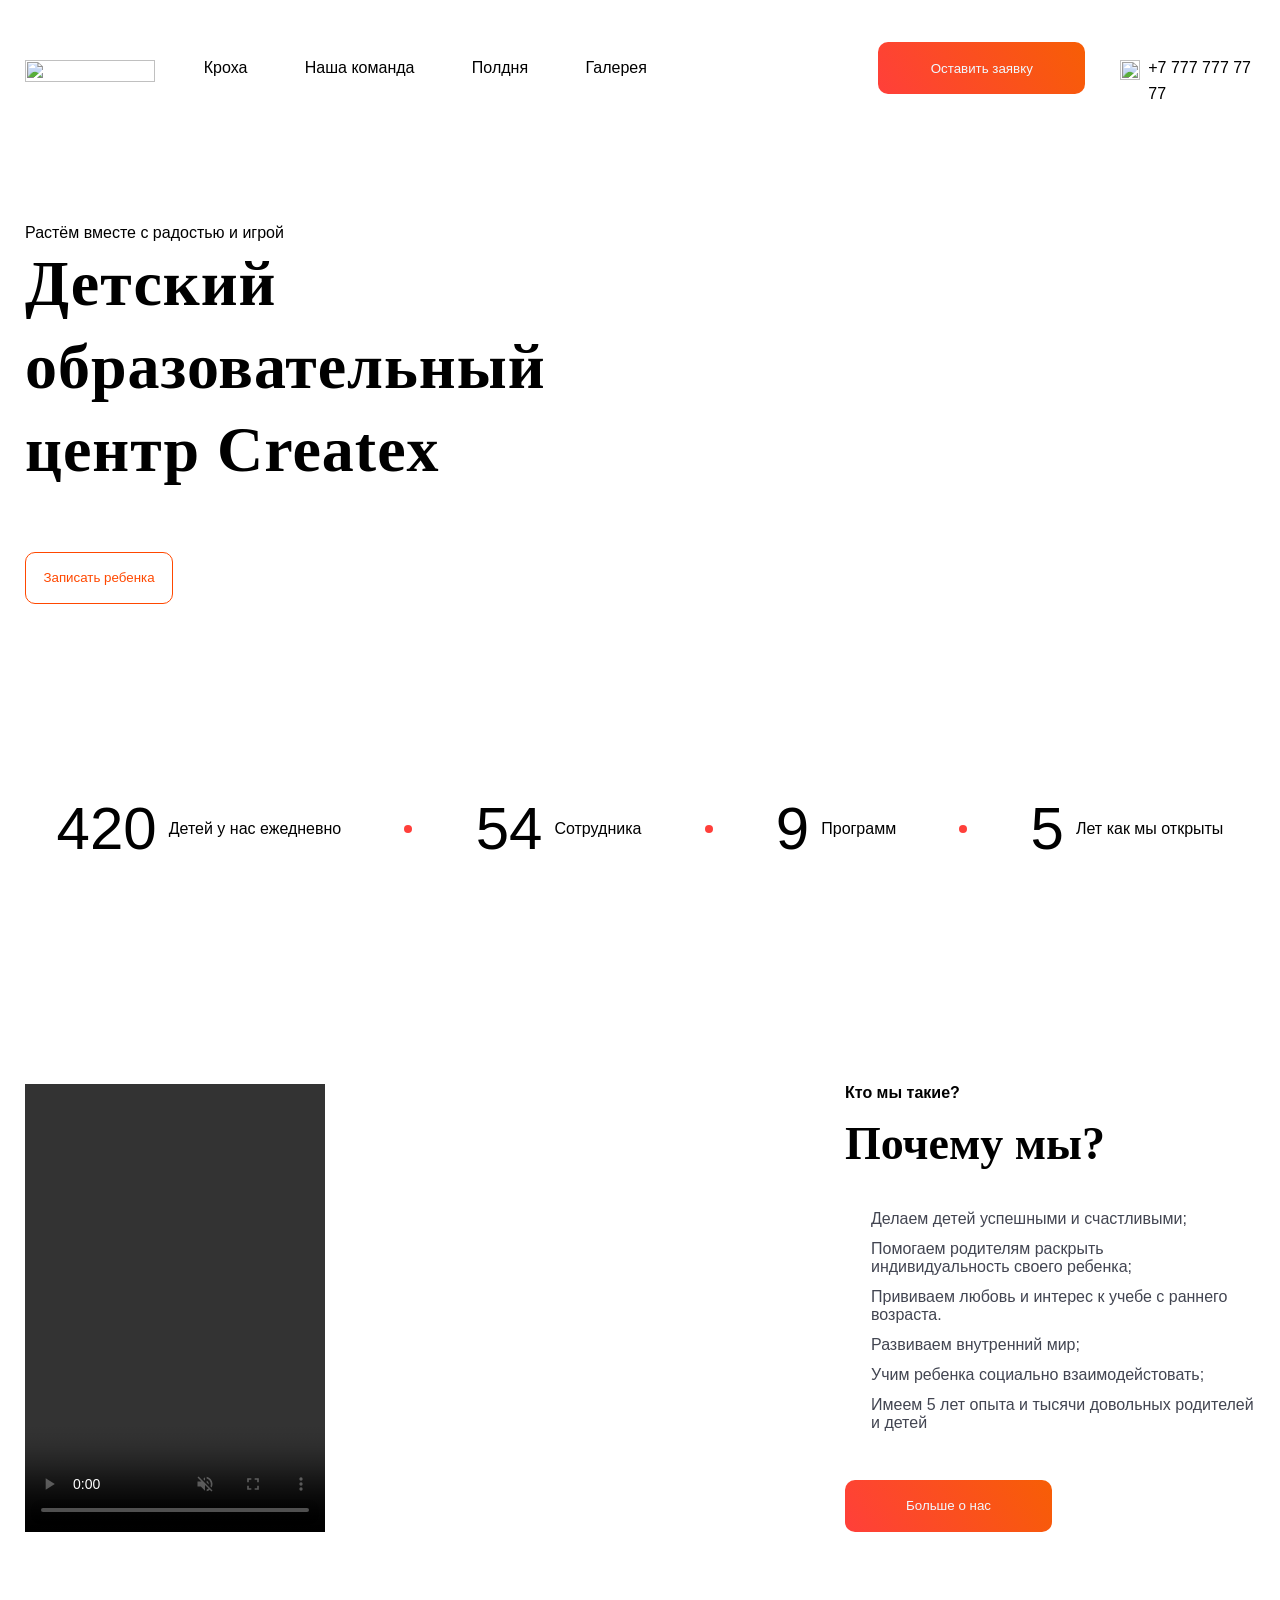
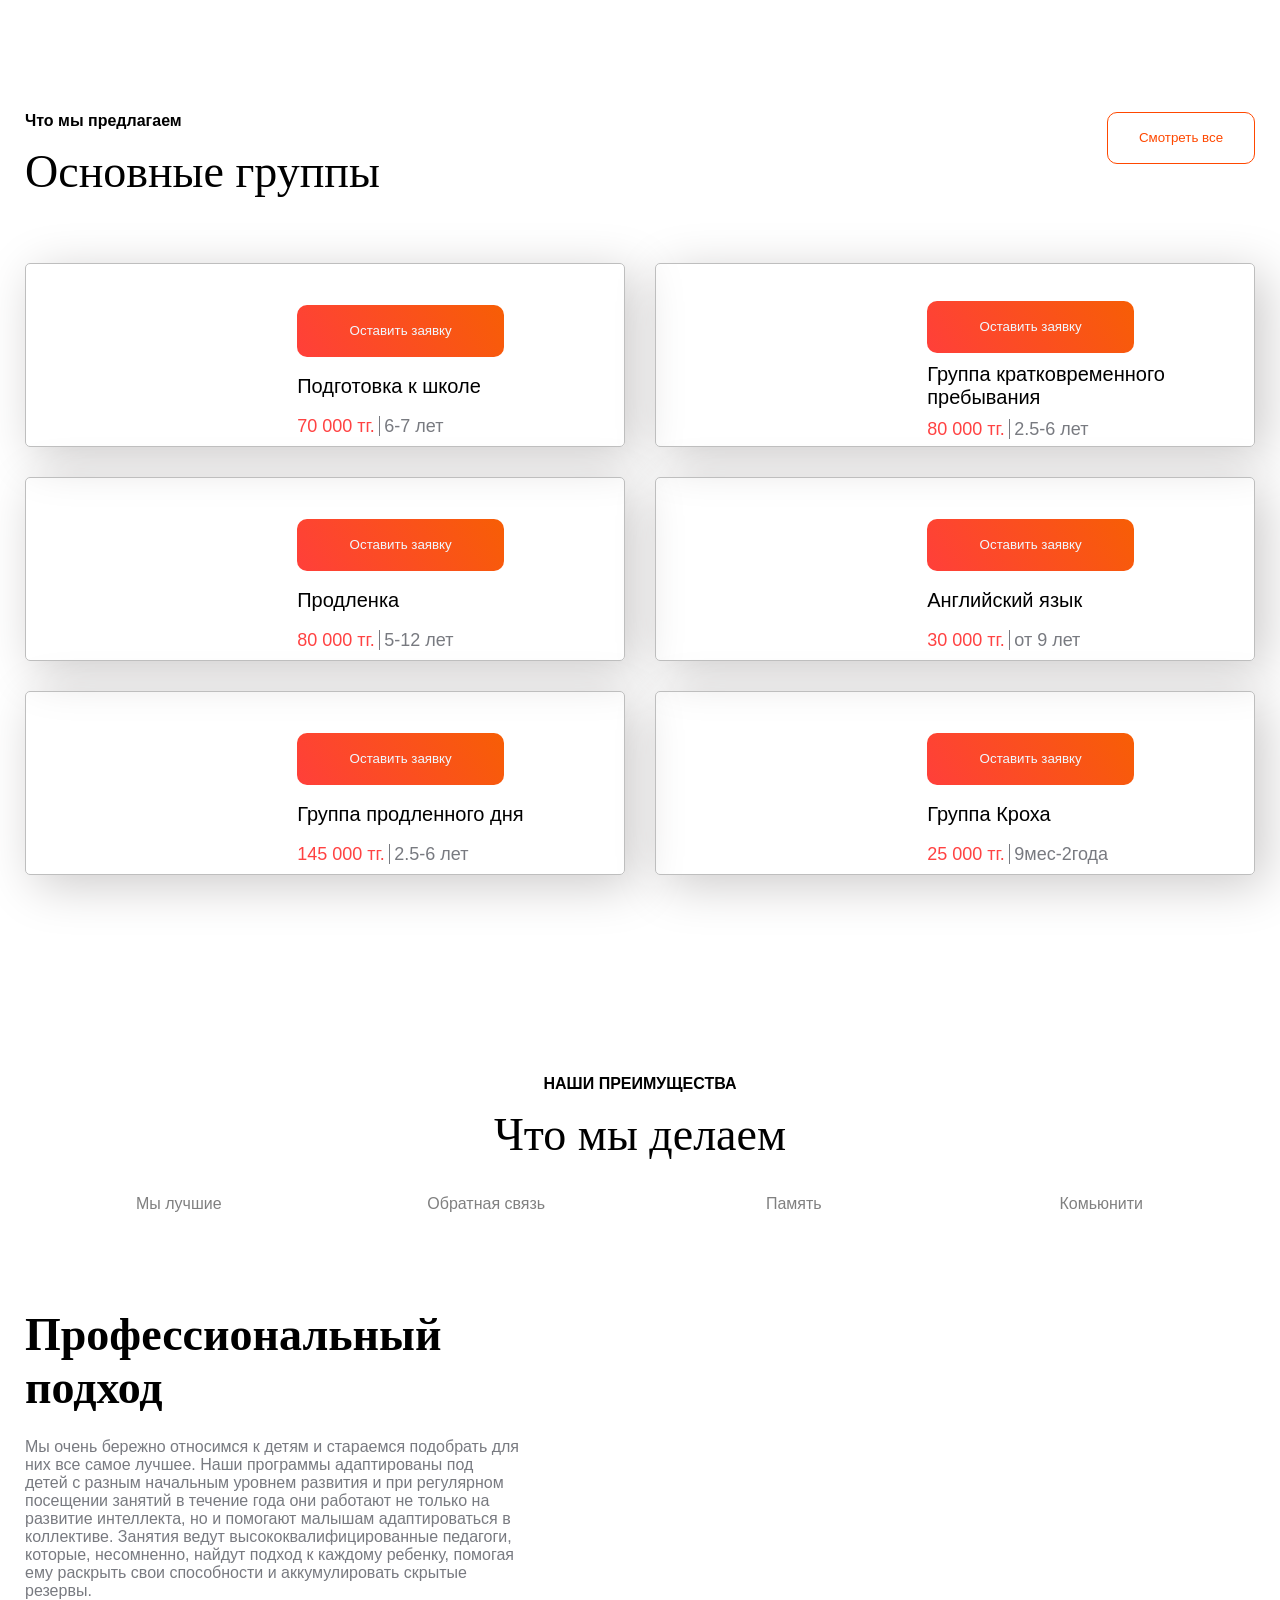
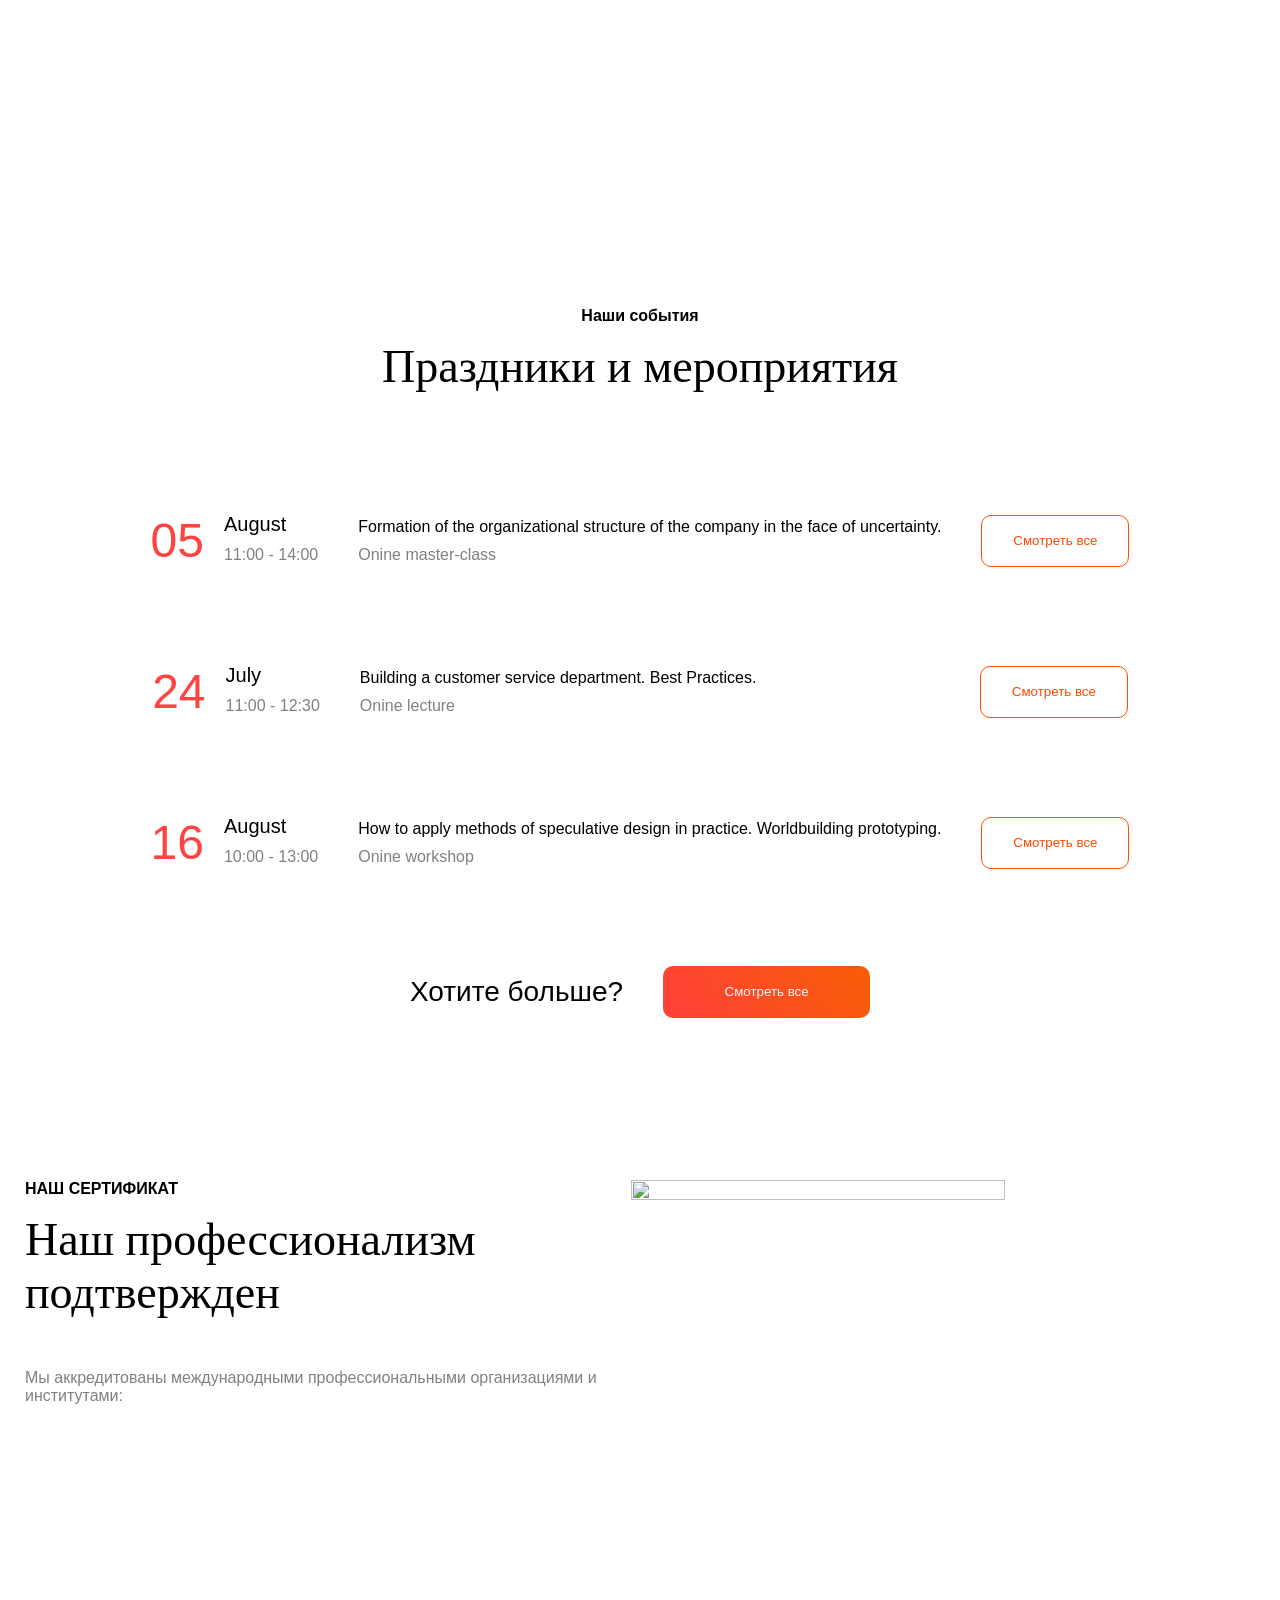
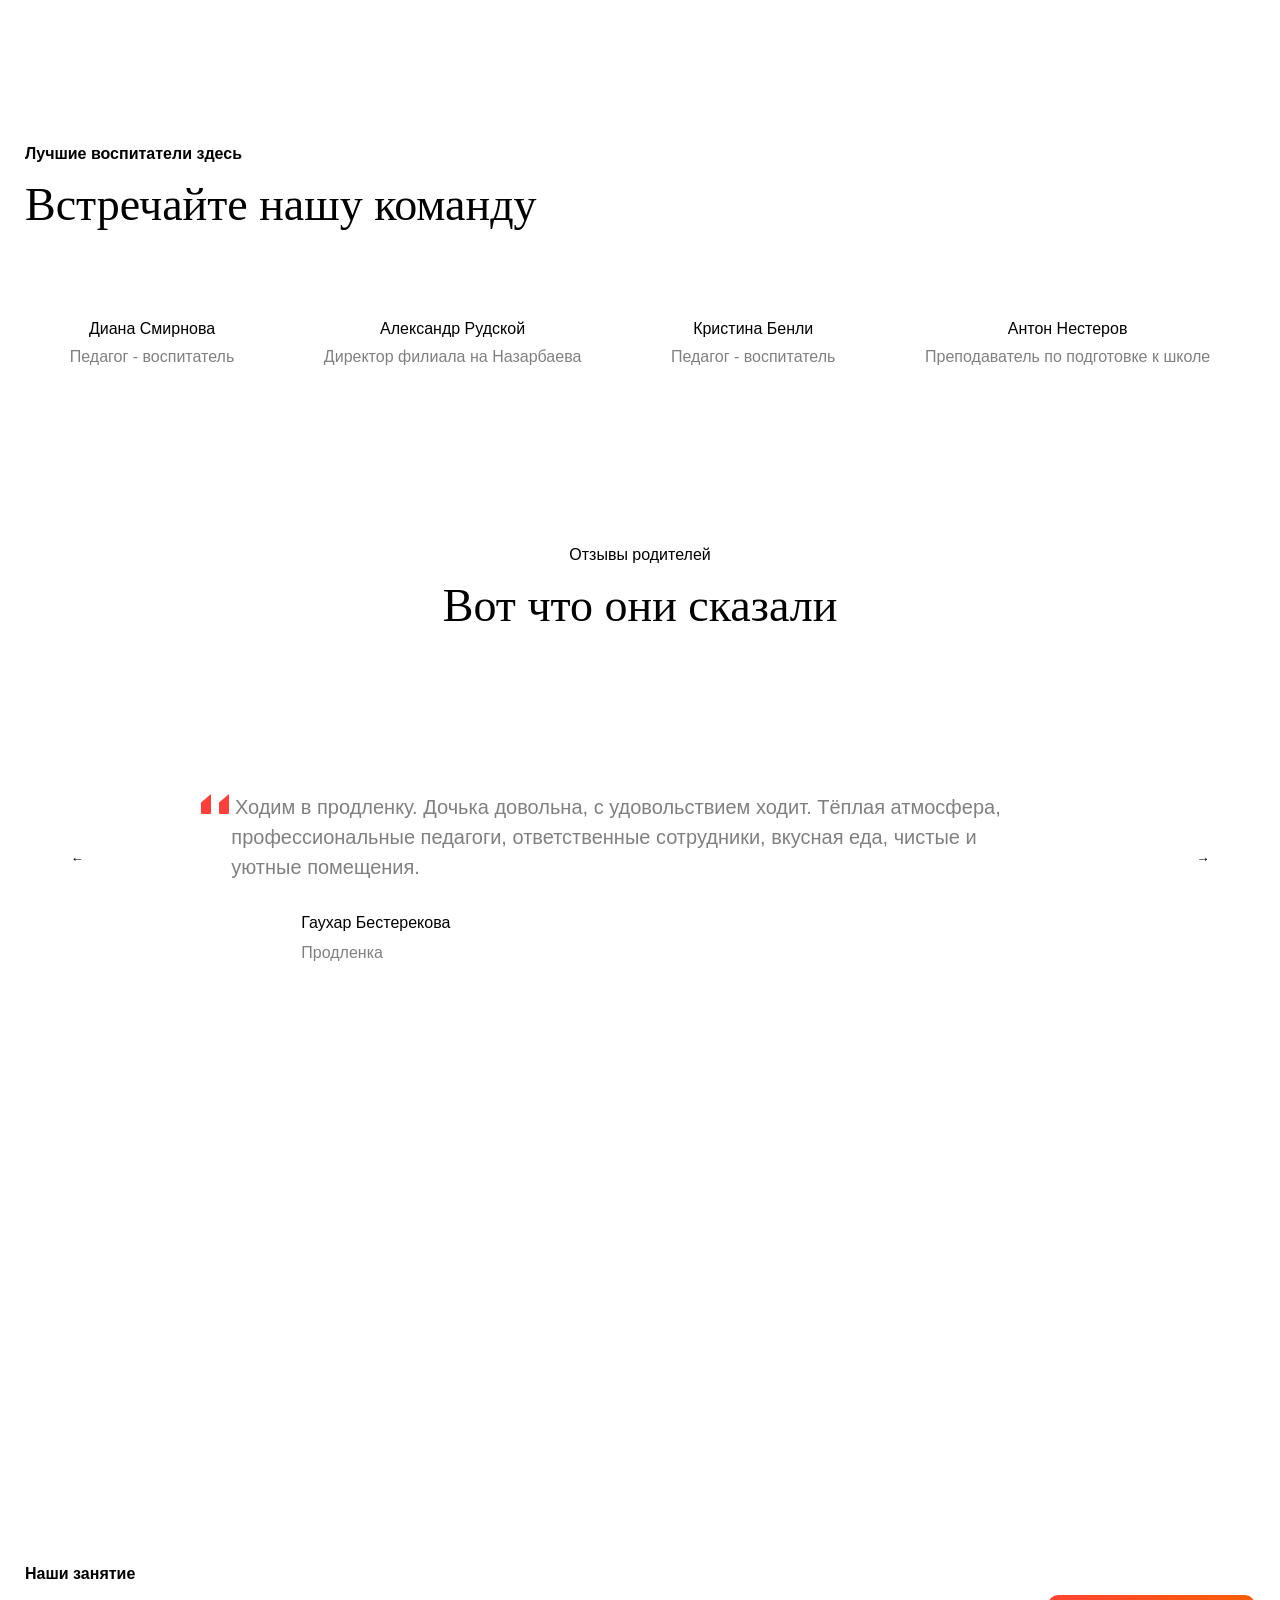
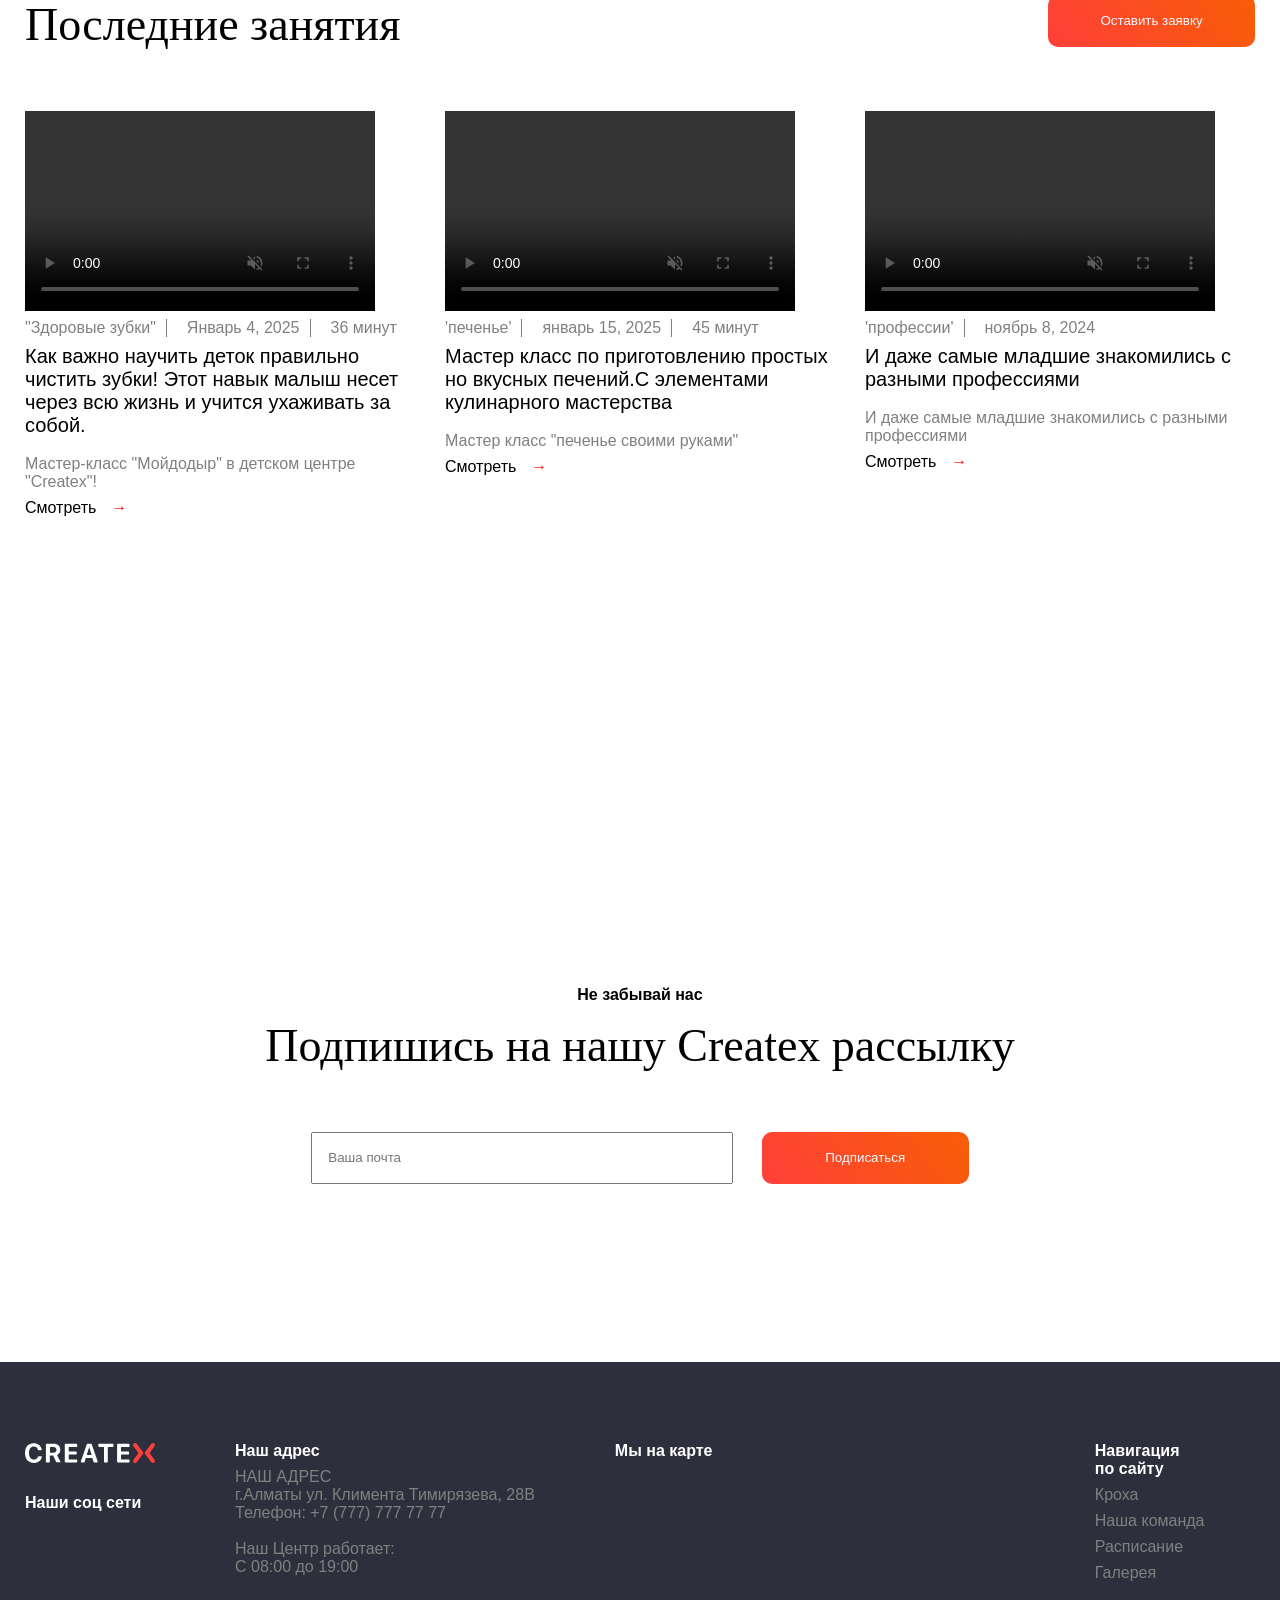
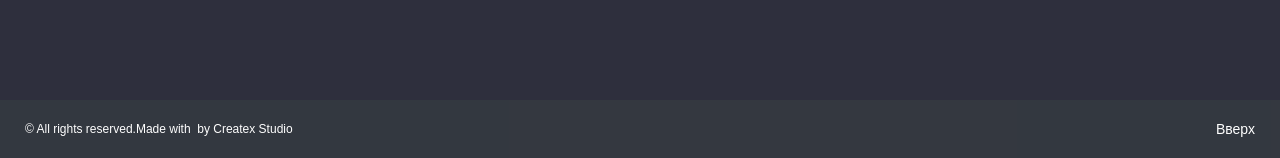
==== index.html @ 79873500 "Add files via upload" ====
<!DOCTYPE html>
<html lang="en">

<head>
    <meta charset="UTF-8">
    <meta name="viewport" content="width=device-width, initial-scale=1.0">
    <link rel="stylesheet" href="style.css">
    <link rel="stylesheet" href="https://necolas.github.io/normalize.css/8.0.1/normalize.css">
    <link href='https://fonts.googleapis.com/css?family=Lato' rel='stylesheet'>
    <script src="https://api-maps.yandex.ru/2.1/?lang=en_RU" type="text/javascript"></script>
    <title>Главная</title>
</head>


<body>
    <header>
        <div id="customAlert" class="custom-alert">Номер успешно скопирован</div>
        <div class="container">
            <nav>
                <div class="navbar__none">
                    <img id="logo" src="../img/logo.png" alt="">
                    <div ><img src="../img/png-klev-club-2g4r-p-tri-poloski-menyu-png-18.png" alt="" class="navbar__none--img"></div>
                </div>

                <div class="navbar">
                    <a href="./page3.html" >Кроха</a>
                    <a href="./page2.html" class="red">Наша команда</a>
                    <a href="./page5.html">Полдня</a >
                    <a href="./page4.html">Галерея</a>
                    <div class="navbar__button-and-register">
                        <div>
                            <button class="button" value="">Оставить заявку</button>
                        </div>
                        <div class="navbar__log_in" >
                            <img id="person" src="../img/Person.png" alt="">
                            <p id="navbar__log_in--text" onclick="copyNumber()"> +7 777 777 77 77</p>
                        </div>
                    </div>
                </div>
            </nav>
            <div class="header__content">
                <div>
                    <div class="header__content--play">
                        <img src="../img/hover.png" alt="">
                        <span>Растём вместе с радостью и игрой</span>
                    </div>
                    <p class="header__content--text">
                        Детский образовательный центр Createx
                    </p>
                    <div class="header__content--buttons">
                        <button class="button__transparent">Записать ребенка</button>
                    </div>
                </div>
                <img src="../img/glav.jpg" alt="" class="header__content--img border--radius">
            </div>

            <div class="header__statistics">
                <div class="header__statistics--flex">
                    <p class="header__statistics--number">420</p> 
                    <span>Детей у нас ежедневно</span>
                </div>
                <div class="header__statistics--circle"></div>
                <div class="header__statistics--flex">
                    <p class="header__statistics--number">54</p> <span>Сотрудника</span>
                </div>
                <div class="header__statistics--circle"></div>
                <div class="header__statistics--flex">
                    <p class="header__statistics--number">9</p> <span>Программ</span>
                </div>
                <div class="header__statistics--circle"></div>
                <div class="header__statistics--flex">
                    <p class="header__statistics--number">5</p> <span>Лет как мы открыты</span>
                </div>
            </div>
        </div>


    </header>
    <main>
        <section id="about">
                <div class="flex_container">
                    <video src="../img/videoplayback4.mp4"  autoplay muted controls></video>
                    <div class="about__content">
                        <div class="about__content--margin">
                            <h2 class="text-size">Кто мы такие?</h2>
                            <h3 class="text-size-large">Почему мы?</h3>
                        </div>
                        <div class="about__content--text" >
                            <div class="content__text--block">
                                <img class="img_check" src="../img/check.png" alt="">
                                <p>Делаем детей успешными и счастливыми;</p><br>
                            </div>
                            <div class="content__text--block">
                                <img class="img_check" src="../img/check.png" alt="">
                                <p>Помогаем родителям раскрыть индивидуальность своего ребенка;</p><br>
                            </div>
                            <div class="content__text--block">
                                <img class="img_check" src="../img/check.png" alt="">
                                <p>Прививаем любовь и интерес к учебе с раннего возраста.</p><br>
                            </div>
                            <div class="content__text--block">
                                <img class="img_check" src="../img/check.png" alt="">
                                <p>Развиваем внутренний мир;</p><br>
                            </div>
                            <div class="content__text--block">
                                <img class="img_check" src="../img/check.png" alt="">
                                <p>Учим ребенка социально взаимодейстовать;</p><br>
                            </div>
                            <div class="content__text--block">
                                <img class="img_check" src="../img/check.png" alt="">
                                <p>Имеем 5 лет опыта и тысячи довольных родителей и детей</p>
                            </div>

                        </div>
                        <button class="button" id="about__content--button">Больше о нас</button>
                    </div>
                </div>

        </section>
        <section id="employees">
            <div class="container">
                <div class="shapka">
                    <div>
                        <h2 class="text-size">Что мы предлагаем</h2>
                        <span class="text-size-large">Основные группы</span>
                    </div>
                    <button class="button__transparent">Смотреть все</button>

                </div>
                <div class="employees__content">
                    <div class="employees__content--card"><img class="employ_img" src="../img/kids1.png" alt="">
                        <div class="card__flex">
                            <button class="button">Оставить заявку</button>
                            <p class="card__flex--text">Подготовка к школе</p>
                            <div>
                                <span class="card__flex--price">70 000 тг.</span>
                                <span class="card__flex--author">6-7 лет</span>
                            </div>
                        </div>
                    </div>
                    <div class="employees__content--card">
                        <img class="employ_img" src="../img/kids2.png" alt="">
                        <div class="card__flex">
                            <button class="button">Оставить заявку</button>
                            <p class="card__flex--text">Группа кратковременного пребывания</p>
                            <div>
                                <span class="card__flex--price">80 000 тг.</span>
                                <span class="card__flex--author">2.5-6 лет </span>
                            </div>
                        </div>

                    </div>

                    <div class="employees__content--card">
                        <img class="employ_img" src="../img/kids6.png" alt="">
                        <div class="card__flex">
                            <button class="button">Оставить заявку</button>
                            <p class="card__flex--text">Продленка</p>
                            <div>
                                <span class="card__flex--price">80 000 тг.</span>
                                <span class="card__flex--author">5-12 лет</span>
                            </div>
                        </div>
                    </div>

                    <div class="employees__content--card"><img class="employ_img" src="../img/kids5.png" alt="">
                        <div class="card__flex">
                            <button class="button">Оставить заявку</button>
                            <p class="card__flex--text">Английский язык</p>
                            <div>
                                <span class="card__flex--price">30 000 тг.</span>
                                <span class="card__flex--author">от 9 лет</span>
                            </div>
                        </div>
                    </div>

                    <div class="employees__content--card"><img class="employ_img" src="../img/kids3.png" alt="">
                        <div class="card__flex">
                            <button class="button">Оставить заявку</button>
                            <p class="card__flex--text">Группа продленного дня</p>
                            <div>
                                <span class="card__flex--price">145 000 тг.</span>
                                <span class="card__flex--author">2.5-6 лет</span>
                            </div>
                        </div>
                    </div>
                    <div class="employees__content--card"> <img class="employ_img" src="../img/kids4.png" alt="">
                        <div class="card__flex">
                            <button class="button">Оставить заявку</button>
                            <p class="card__flex--text">Группа Кроха</p>
                            <div>
                                <span class="card__flex--price">25 000 тг.</span>
                                <span class="card__flex--author">9мес-2года</span>
                            </div>
                        </div>
                    </div>
                </div>
            </div>
        </section>
        <section id="benefits">
            <div class="container" >
                <div id="slider__benefits">
                <div class="benefits__text">
                    <h2 class="text-size">НАШИ ПРЕИМУЩЕСТВА</h2>
                    <p class="text-size-large">Что мы делаем</p>
                </div>
                <div class="benefits__bar">
                    <div class="benefits__bar--size" > Мы лучшие</div>
                    <div class="benefits__bar--size">Обратная связь
                    </div>
                    <div class="benefits__bar--size">Память 
                    </div>
                    <div class="benefits__bar--size">Комьюнити</div>
                </div>
                    <div class="benefits  block  slide__benefits">
                        <div>
                            <div class="benefits__content">
                                <div class="benefits__content--text">
                                    <h2 class="text-size-large" style="color: black;">Профессиональный подход</h2>
                                    <p class="text-size">Мы очень бережно относимся к детям и стараемся подобрать для них все самое лучшее. Наши программы адаптированы под детей с разным начальным уровнем развития и при регулярном посещении занятий в течение года они работают не только на развитие интеллекта, но и помогают малышам адаптироваться в коллективе. Занятия ведут высококвалифицированные педагоги, которые, несомненно, найдут подход к каждому ребенку, помогая ему раскрыть свои способности и аккумулировать скрытые резервы.</p>
                                </div>
                                <img src="../img/podhod.jpg" class="border--radius img-height" alt="">
                            </div>
                        </div>
                    </div>
                    <div class="benefits slide__benefits">
                        <div>
                            <div class="benefits__content">
                                <div class="benefits__content--text">
                                    <h2 class="text-size-large" style="color: black;">Мы всегда на связи</h2>
                                    <p class="text-size">Ваше мнение очень важно для нас! Мы всегда открыты к диалогу и стремимся улучшить нашу работу, чтобы ваш ребенок получал самое лучшее. Мы ценим ваше доверие и понимаем, что только вместе мы можем создать идеальную среду для развития вашего ребенка. Пожалуйста, не стесняйтесь делиться своими мыслями и предложениями – они бесценны для нас.</p>
                                </div>
                                <img src="../img/backfeed.jpg" class="border--radius img-height" alt="">
                            </div>
                        </div>
                    </div>
                    <div class="benefits   slide__benefits">
                        <div>
                            <div class="benefits__content">
                                <div class="benefits__content--text">
                                    <h2 class="text-size-large" style="color: black;">Вы нас не забудете</h2>
                                    <p class="text-size">Мы создаем пространство, где каждый ребенок чувствует себя любимым и ценным. Наша цель – не просто обучение, а формирование счастливых воспоминаний, которые останутся с ними на всю жизнь. Мы верим, что счастливое детство – это фундамент для успешного будущего. Поэтому мы уделяем особое внимание эмоциональному благополучию каждого ребенка, создавая атмосферу доверия, поддержки и радости.</p>
                                </div>
                                <img src="../img/memort.jpg" class="border--radius img-height" alt="">
                            </div>
                        </div>
                    </div>
                    <div class="benefits  slide__benefits">
                        <div class="benefits__content">
                            <div class="benefits__content--text">
                                <h2 class="text-size-large" style="color: black;">Мы семья</h2>
                                <p class="text-size">Это дружная семья, где дети и родители вместе растут, учатся и поддерживают друг друга. Мы организуем совместные праздники, мастер-классы и тематические вечера, чтобы укрепить связь между детьми, родителями и педагогами. Вместе мы создаем атмосферу взаимопонимания и поддержки, где каждый чувствует себя частью чего-то большего.</p>          </div>
                            <img src="../img/community.jpg" class="border--radius img-height" alt="">
                        </div>
                    </div>
                </div>
            </div>

           
        </section>

        <section class="events">
            <div class="container" id="events">
                <div>
                    <h2 class="text-size">Наши события</h2>
                    <p class="text-size-large">Праздники и мероприятия</p>
                </div>
                <div>
                    <div class="events__content">
                        <div class="events__content--blocks">
                            <p class="blocks__text--red">05</p>
                            <div>
                                <p class="blocks__text--size">August</p>
                                <p class="blocks--text--gray">11:00 - 14:00</p>
                            </div>

                        </div>
                        <div>
                            Formation of the organizational structure of the company in the face of uncertainty.
                            <p class="blocks--text--gray">Onine master-class</p>
                        </div>
                        <button class="button__transparent">Смотреть все</button>
                    </div>
                    <div class="events__content">
                        <div class="events__content--blocks">
                            <p class="blocks__text--red">24</p>
                            <div>
                                <p class="blocks__text--size">July</p>
                                <p class="blocks--text--gray">11:00 - 12:30</p>
                            </div>

                        </div>
                        <div style="width: 580px;">
                            Building a customer service department. Best Practices.
                            <p class="blocks--text--gray">Onine lecture</p>
                        </div>
                        <button class="button__transparent">Смотреть все</button>
                    </div>
                    <div class="events__content">
                        <div class="events__content--blocks">
                            <p class="blocks__text--red">16</p>
                            <div>
                                <p class="blocks__text--size">August</p>
                                <p class="blocks--text--gray">10:00 - 13:00</p>
                            </div>

                        </div>
                        <div>
                            How to apply methods of speculative design in practice. Worldbuilding prototyping.
                            <p class="blocks--text--gray">Onine workshop</p>
                        </div>
                        <button class="button__transparent">Смотреть все</button>
                    </div>
                </div>
                <div class="events__content--foot">
                    <span id="events__foot--text">Хотите больше?</span>
                    <button class="button">Смотреть все</button>
                </div>
            </div>
        </section>
        <section class="Certificate">
            <div class="container" id="Certificate__flex">
                <div class="Certificate__content">
                    <div>
                        <h2 class="text-size">НАШ СЕРТИФИКАТ</h2>
                        <p class="text-size-large">Наш профессионализм подтвержден</p>
                    </div>
                    <p class="gray_text">Мы аккредитованы международными профессиональными организациями и институтами:
                    </p>
                    <div class="Certificate__content--img">
                        <img src="../img/logo-2.png" alt="">
                        <img src="../img/SentinalConsultingLogo1.png" alt="">
                        <img src="../img/logo—копия.png" alt="">
                    </div>
                </div>
                <img src="../img/image.png" class="Certificate--img" alt="">
            </div>

        </section>
        <section class="team">
            <div class="container">

                <div class="team__margin">
                </div>
                <div class="team__head--flex">
                    <div>
                        <h2 class="text-size">Лучшие воспитатели здесь </h2>
                        <p class="text-size-large">Встречайте нашу команду</p>
                    </div>
                </div>
                <div class="team__content">
                    <div><img class="team__content--img" src="../img/employ4.png" alt="">
                        <p>Диана Смирнова</p>
                        <p class="gray_text">Педагог - воспитатель</p>
                    </div>
                    <div><img class="team__content--img" src="../img/speaker1.png" alt="">
                        <p>Александр Рудской</p>
                        <p class="gray_text">Директор филиала на Назарбаева</p>
                    </div>
                    <div><img class="team__content--img" src="../img/employ5.png" alt="">
                        <p>Кристина Бенли</p>
                        <p class="gray_text">Педагог - воспитатель</p>
                    </div>
                    <div><img class="team__content--img" src="../img/employ2.png" alt="">
                        <p>Антон Нестеров</p>
                        <p class="gray_text">Преподаватель по подготовке к школе</p>
                    </div>
                </div>

                <div class="testimonials">
                    <p class="text-size">Отзывы родителей</p>
                    <P class="text-size-large">Вот что они сказали</P>
                    <div class="slider__container">
                        <button class="Strelka arrow-left">&larr;</button>
                        <div id="frame">
                            <div class="slider">
                                <div class="gray_text slide ">
                                    <div class="team__content--flex testimoals__content">
                                        <svg width="28" height="20" viewBox="0 0 28 20" fill="none"
                                            xmlns="http://www.w3.org/2000/svg" style="margin-left: -30px;">
                                            <path
                                                d="M18 8.92534C18 8.63119 18.1295 8.35196 18.3541 8.16195L28 0V19C28 19.5523 27.5523 20 27 20H19C18.4477 20 18 19.5523 18 19V8.92534Z"
                                                fill="#FF3F3A" />
                                            <path
                                                d="M0 8.92534C0 8.63119 0.129507 8.35196 0.354058 8.16195L10 0V19C10 19.5523 9.55228 20 9 20H1C0.447715 20 0 19.5523 0 19V8.92534Z"
                                                fill="#FF3F3A" />
                                        </svg>
                                        <span>
                                            Ходим в продленку. Дочька довольна, с удовольствием ходит. Тёплая атмосфера, профессиональные педагоги, ответственные сотрудники, вкусная еда, чистые и уютные помещения. 
                                        </span> <br>
                                        <div class="testimoals__content--flex">
                                        <img src="../img/avatar2.svg" class="avatar__width" alt="">
                                            <div style="margin-left: 20px;">
                                                <span class="text-size" style="color: black;">Гаухар Бестерекова</span>
                                                <p class='text-size'> Продленка</p>
                                            </div>
                                        </div>
                                    </div>
                                </div>
                                <div class="gray_text slide" >
                                    <div class="team__content--flex testimoals__content">
                                        <svg width="28" height="20" viewBox="0 0 28 20" fill="none"
                                            xmlns="http://www.w3.org/2000/svg" style="margin-left: -30px;">
                                            <path
                                                d="M18 8.92534C18 8.63119 18.1295 8.35196 18.3541 8.16195L28 0V19C28 19.5523 27.5523 20 27 20H19C18.4477 20 18 19.5523 18 19V8.92534Z"
                                                fill="#FF3F3A" />
                                            <path
                                                d="M0 8.92534C0 8.63119 0.129507 8.35196 0.354058 8.16195L10 0V19C10 19.5523 9.55228 20 9 20H1C0.447715 20 0 19.5523 0 19V8.92534Z"
                                                fill="#FF3F3A" />
                                        </svg>
                                        <span>
                                            Createx - зарекомендовал себя как очень хороший детский центр! Персонал очень приветливый, педагоги профессионалы своего дела, моему ребенку очень нравится у Вас! Благодарим за Ваш труд!  </span> <br>
                                        <div class="testimoals__content--flex">
                                            <img src="../img/avatar1.svg" alt="" class="avatar__width">
                                            <div style="margin-left: 20px;">
                                                <span class="text-size" style="color: black;">Leyla Zhapsarbayeva</span>
                                                <p class='text-size'> Группа продленного дня</p>
                                            </div>
                                        </div>
                                    </div>
                                </div>
                                <div class="gray_text slide" >
                                    <div class="team__content--flex testimoals__content">
                                        <svg width="28" height="20" viewBox="0 0 28 20" fill="none"
                                            xmlns="http://www.w3.org/2000/svg" style="margin-left: -30px;">
                                            <path
                                                d="M18 8.92534C18 8.63119 18.1295 8.35196 18.3541 8.16195L28 0V19C28 19.5523 27.5523 20 27 20H19C18.4477 20 18 19.5523 18 19V8.92534Z"
                                                fill="#FF3F3A" />
                                            <path
                                                d="M0 8.92534C0 8.63119 0.129507 8.35196 0.354058 8.16195L10 0V19C10 19.5523 9.55228 20 9 20H1C0.447715 20 0 19.5523 0 19V8.92534Z"
                                                fill="#FF3F3A" />
                                        </svg>
                                            Самый лучший садик и центр для развития деток всех возрастов! Моя малышка в два года оставалась в саду без слез и с большим желанием! Жаль что когда старшие детки ходили в сад, его ещё не было ☺️ Большое уважение и признательность ко всем работникам центра!    <div class="testimoals__content--flex">
                                            <img src="../img/avatar5.svg" alt="" class="avatar__width">
                                            <div style="margin-left: 20px;">
                                                <span class="text-size" style="color: black;">Dina Beisebayeva</span>
                                                <p class='text-size'> Кроха</p>
                                            </div>
                                        </div>
                                    </div>
                                </div>
                                <div class="gray_text slide" >
                                    <div class="team__content--flex testimoals__content">
                                        <svg width="28" height="20" viewBox="0 0 28 20" fill="none"
                                            xmlns="http://www.w3.org/2000/svg" style="margin-left: -30px;">
                                            <path
                                                d="M18 8.92534C18 8.63119 18.1295 8.35196 18.3541 8.16195L28 0V19C28 19.5523 27.5523 20 27 20H19C18.4477 20 18 19.5523 18 19V8.92534Z"
                                                fill="#FF3F3A" />
                                            <path
                                                d="M0 8.92534C0 8.63119 0.129507 8.35196 0.354058 8.16195L10 0V19C10 19.5523 9.55228 20 9 20H1C0.447715 20 0 19.5523 0 19V8.92534Z"
                                                fill="#FF3F3A" />
                                        </svg>
                                            Отличный центр для детей! Ходим в продленку. Отличный преподавательский состав. Все время организуют праздники, обучающие и развлекающие игры для детей. Очень важно, что есть питание и свой повор, всегда разнообразное и свежее питание. <div class="testimoals__content--flex">
                                            <img src="../img/avatar6.svg" alt="" class="avatar__width">
                                            <div style="margin-left: 20px;">
                                                <span class="text-size" style="color: black;">Dina Beisebayeva</span>
                                                <p class='text-size'>Продленка</p>
                                            </div>
                                        </div>
                                    </div>
                                </div>
                            </div>
                        </div>
                        <button class="Strelka arrow-right">&rarr;</button> 
                    </div>
                </div>
           </div>





        </section>
        <section class="Blog" id="Blog">
            <div class="container">
                <div class="Blog--head">
                    <div class="Blog--head__text">
                        <h2 class="text-size">Наши занятие</h2>
                        <p class="text-size-large">Последние занятия</p>
                    </div>
                    <button class="button" id="Blog--head__button">Оставить заявку</button>
                </div>
                <div class="blog--content">
                    <div class="blog--content--block">
                        <video class="video-size" src="../img/videoplayback.mp4" autoplay muted controls ></video>
                        <div class="blog--content__flex">
                            <p class="blog--content__text">"Здоровые зубки"</p>
                            <p class="blog--content__text"> <img src="../img/Calendar.png" alt="">Январь 4, 2025</p>
                            <p id="text__border--none1" class="blog--content__text"> <img
                                    src="../img/Clock.png" alt="">36 минут</p>
                        </div>
                        <p class="blog--content__text2">Как важно научить деток правильно чистить зубки! Этот навык малыш несет через всю жизнь и учится ухаживать за собой.</p>
                        <p class="gray_text">Мастер-класс "Мойдодыр" в детском центре "Createx"!</p>
                        <div> <a href="https://www.youtube.com/watch?v=mjvpsoYxv2c&list=PPSV"><span>Смотреть</span><div class="Strelka-red">&#8594;</div></a> </div>


                    </div>
                    <div class="blog--content--block">
                        <video  class="video-size" src="../img/videoplayback2.mp4"  autoplay muted controls></video>
                        <div class="blog--content__flex">
                            <p class="blog--content__text">'печенье'</p>
                            <p class="blog--content__text"> <img src="../img/Calendar.png" alt="">январь 15, 2025</p>
                            <p id="text__border--none2" class="blog--content__text"> <img
                                    src="../img/Clock.png" alt="">45 минут</p>
                        </div>
                        <p class="blog--content__text2">Мастер класс по приготовлению простых но вкусных печений.С элементами кулинарного мастерства</p>
                        <p class="gray_text">Мастер класс "печенье своими руками"</p>
                        <div><a href="https://www.youtube.com/watch?v=8e5GklwHrcM&t=1s"><span>Смотреть</span><div class="Strelka-red">&#8594;</div></a></div>
                    </div>
                    <div class="blog--content--block">
                        <video class="video-size" src="../img/videoplayback3.mp4" autoplay muted controls></video>
                        <div class="blog--content__flex">
                            <p class="blog--content__text">'профессии'</p>
                            <p id="text__border--none3" class="blog--content__text"> <img
                                    src="../img/Calendar.png" alt="">ноябрь 8, 2024</p>
                        </div>
                        <p class="blog--content__text2">И даже самые младшие знакомились с разными профессиями</p>
                        <p class="gray_text">И даже самые младшие знакомились с разными профессиями</p>
                        <div> <a href="https://www.youtube.com/watch?v=sfkBU-fbCOY"><span>Смотреть</span><div class="Strelka-red">&#8594;</div></a></div>

                    </div>
                </div>
            </div>
        </section>
        <section class="Subscribe">
            <div class="container">
                <div class="Subscribe__content">
                    <h2 class="text-size" id="Subscribe__text--margin">Не забывай нас</h2>
                    <p class="text-size-large" id="Subscribe__text">Подпишись на нашу Createx рассылку</p>
                    <form id="Subscribe__content--flex">
                        <input id="Subscribe--input" type="text" placeholder="Ваша почта" >
                        <button id="Subscribe--button" onclick="showConfirmation()">Подписаться</button>
                    </form>
                </div>
            </div>
            
            
            <div id="popupMessage" class="custom-alert">Рассылка подтверждена</div>
        </section>
    </main>

    <footer>
        <div class="footer__content">
            <div class="container" id="footer__content--margin">
                <div class="footer__content--block1">
                    <svg width="130" height="22" viewBox="0 0 130 22" fill="none" xmlns="http://www.w3.org/2000/svg">
                        <g clip-path="url(#clip0_2031_2120)">
                          <path d="M0 11.1008C0 5.00078 3.3 1.30078 8.7 1.30078C12.8 1.30078 16.1 3.80078 16.7 7.50078C16.8 7.90078 16.5 8.20078 16.1 8.20078H13.5C13.2 8.20078 13 8.00078 12.9 7.70078C12.4 5.80078 10.8 4.60078 8.7 4.60078C5.8 4.60078 4 7.10078 4 11.1008C4 15.1008 5.8 17.6008 8.8 17.6008C10.9 17.6008 12.4 16.5008 13 14.7008C13.1 14.4008 13.3 14.2008 13.6 14.2008H16.2C16.6 14.2008 16.9 14.6008 16.8 14.9008C16.2 18.5008 13 20.9008 8.8 20.9008C3.3 20.9008 0 17.1008 0 11.1008Z" fill="white" />
                          <path d="M24.2997 20.401H21.3997C21.0997 20.401 20.8997 20.201 20.8997 19.901V2.60104C20.8997 2.20104 21.2997 1.80104 21.6997 1.80104H28.6997C32.7997 1.80104 35.2997 4.10104 35.2997 7.70104C35.2997 9.80104 34.2997 11.701 32.5997 12.701C32.1997 12.901 32.0997 13.401 32.2997 13.701L35.3997 19.601C35.5997 19.901 35.2997 20.301 34.9997 20.301H31.6997C31.4997 20.301 31.2997 20.201 31.1997 20.001L28.2997 14.001C28.1997 13.701 27.8997 13.601 27.5997 13.601H25.2997C24.9997 13.601 24.7997 13.801 24.7997 14.101V20.001C24.8997 20.201 24.5997 20.401 24.2997 20.401ZM24.8997 10.201C24.8997 10.501 25.0997 10.701 25.3997 10.701H28.3997C30.3997 10.701 31.4997 9.60104 31.4997 7.80104C31.4997 6.00104 30.2997 4.90104 28.3997 4.90104H25.4997C25.1997 4.90104 24.9997 5.10104 24.9997 5.40104V10.201H24.8997Z" fill="white" />
                          <path d="M51.4998 20.401H40.4998C40.0998 20.401 39.7998 20.101 39.7998 19.701V2.50104C39.7998 2.10104 40.0998 1.80104 40.4998 1.80104H51.4998C51.8998 1.80104 52.1998 2.10104 52.1998 2.50104V4.40104C52.1998 4.80104 51.8998 5.10104 51.4998 5.10104H44.1998C43.8998 5.10104 43.6998 5.30104 43.6998 5.60104V9.00104C43.6998 9.30104 43.8998 9.50104 44.1998 9.50104H50.9998C51.3998 9.50104 51.6998 9.80104 51.6998 10.201V11.901C51.6998 12.301 51.3998 12.601 50.9998 12.601H44.1998C43.8998 12.601 43.6998 12.801 43.6998 13.101V16.901C43.6998 17.201 43.8998 17.401 44.1998 17.401H51.4998C51.8998 17.401 52.1998 17.701 52.1998 18.101V20.001C52.1998 20.101 51.8998 20.401 51.4998 20.401Z" fill="white" />
                          <path d="M66.9999 15.901H61.2999C60.9999 15.901 60.7999 16.101 60.6999 16.301L59.5999 20.001C59.4999 20.301 59.2999 20.401 58.9999 20.401H56.3999C55.9999 20.401 55.6999 20.001 55.7999 19.601L61.7999 2.20104C61.8999 2.00104 62.0999 1.80104 62.3999 1.80104H66.0999C66.3999 1.80104 66.5999 2.00104 66.6999 2.20104L72.6999 19.601C72.7999 20.001 72.4999 20.401 72.0999 20.401H69.1999C68.8999 20.401 68.6999 20.201 68.5999 20.001L67.4999 16.301C67.4999 16.101 67.1999 15.901 66.9999 15.901ZM62.0999 13.001H66.1999C66.3999 13.001 66.4999 12.801 66.4999 12.601L64.2999 5.60104H64.0999L61.8999 12.601C61.7999 12.801 61.8999 13.001 62.0999 13.001Z" fill="white" />
                          <path d="M79.0001 19.7014V5.50143C79.0001 5.20143 78.8001 5.00143 78.5001 5.00143H74.1001C73.7001 5.00143 73.3001 4.70143 73.3001 4.20143V2.50143C73.3001 2.10143 73.6001 1.70143 74.1001 1.70143H87.7001C88.1001 1.70143 88.5001 2.00143 88.5001 2.50143V4.20143C88.5001 4.60143 88.2001 5.00143 87.7001 5.00143H83.3001C83.0001 5.00143 82.8001 5.20143 82.8001 5.50143V19.8014C82.8001 20.2014 82.5001 20.5014 82.1001 20.5014H79.6001C79.3001 20.4014 79.0001 20.1014 79.0001 19.7014Z" fill="white" />
                          <path d="M103.8 20.401H92.7999C92.3999 20.401 92.0999 20.101 92.0999 19.701V2.50104C92.0999 2.10104 92.3999 1.80104 92.7999 1.80104H103.8C104.2 1.80104 104.5 2.10104 104.5 2.50104V4.40104C104.5 4.80104 104.2 5.10104 103.8 5.10104H96.4999C96.1999 5.10104 95.9999 5.30104 95.9999 5.60104V9.00104C95.9999 9.30104 96.1999 9.50104 96.4999 9.50104H103.3C103.7 9.50104 104 9.80104 104 10.201V11.901C104 12.301 103.7 12.601 103.3 12.601H96.4999C96.1999 12.601 95.9999 12.801 95.9999 13.101V16.901C95.9999 17.201 96.1999 17.401 96.4999 17.401H103.8C104.2 17.401 104.5 17.701 104.5 18.101V20.001C104.5 20.101 104.2 20.401 103.8 20.401Z" fill="white" />
                          <path d="M117.7 9.7L111.5 1.6C111.1 1.2 110.6 1 110.1 1C109.6 1 109.1 1.2 108.7 1.6C108 2.4 108 3.6 108.7 4.4L113.6 11L108.7 17.6C108 18.4 108 19.6 108.7 20.4C109.1 20.8 109.6 21 110.1 21C110.6 21 111.1 20.8 111.5 20.4L117.7 12.3C118.4 11.7 118.4 10.5 117.7 9.7Z" fill="#FF3F3A" />
                          <path d="M120.343 9.7L126.543 1.6C126.943 1.2 127.443 1 127.943 1C128.443 1 128.943 1.2 129.343 1.6C130.043 2.4 130.043 3.6 129.343 4.4L124.443 11L129.343 17.6C130.043 18.4 130.043 19.6 129.343 20.4C128.943 20.8 128.443 21 127.943 21C127.443 21 126.943 20.8 126.543 20.4L120.343 12.3C119.643 11.7 119.643 10.5 120.343 9.7Z" fill="#FF3F3A" />
                        </g>
                        <defs>
                          <clipPath id="clip0_2031_2120">
                            <rect width="130" height="22" fill="white" />
                          </clipPath>
                        </defs>
                      </svg>
                      <h2>Наши соц сети</h2>
                    <div class="footer__content--block1--img">
                        <img src="../img/Vector.png" alt="">
                        <img src="../img/Twitter.png" alt="">
                        <img src="../img/Subtract.png" alt="">
                        <img src="../img/telegram.png" alt="">
                        <img src="../img/Instagram.png" alt="">
                        <img src="../img/Linked-In.png" alt="">
                    </div>
                </div>
                <div class="footer__content--block3">
                    <h2>Наш адрес</h2>
                    <pre>НАШ АДРЕС
г.Алматы ул. Климента Тимирязева, 28В
Телефон: +7 (777) 777 77 77

Наш Центр работает:
С 08:00 до 19:00</pre>
                </div>
                <div id="footer__content--block4" class="footer__content--block4">
                    <h2>Мы на карте</h2>
                </div>
                <div class="footer__content--block2">
                    <h2 id="footer__content--block2">Навигация по сайту</h2>
                    <a href="./page3.html" >Кроха</a>
                    <a href="./page2.html">Наша команда</a>
                    <a href="./page5.html">Расписание</a >
                    <a href="./page4.html">Галерея</a>
                </div>

            </div>
        </div>

        
        <div class="footer__content--bottom">
            <div class="container" id="footer__content--bottom--flex">
                <div>
                    © All rights reserved.Made with
                    <img src="../img/Vector(Stroke).png" alt="">
                    by Createx Studio
                </div>
                <div>
                    <a href="#logo"><span class='white'>Вверх</span></a>
                </div>
            </div>
        </div>
    </footer>
    <div id="modal" class="modal">
        <div class="modal__content">
            <img src="../img/logo.png" alt="" class="modal__logo">
            <span class="close">&times;</span>
            <h2>Оставьте заявку</h2>
            <form id="contactForm">
                <input type="text" id="name" placeholder="Ваше имя" required>

                <input type="tel" id="phone" placeholder="+7 777 777 77 77" required>

                <input type="text" id="course" placeholder="Куда вы хотите отдать вашего ребенка">
                
                <button class="button" type="submit">Отправить</button>
            </form>
        </div>
    </div>
<script src="script.js"></script>
</body>
</html>
---- style.css ----
*{
    margin: 0;
    padding: 0;
    box-sizing: border-box;
    font-family: 'Gill Sans', 'Gill Sans MT', Calibri, 'Trebuchet MS', sans-serif;
}

.container{
    max-width: 1230px;
    margin: 0 auto;
}
a{
    text-decoration: none;
    color: black;
}
body{
    font-family: 'Lato';
}
.Strelka{  
    height: 50px;
    width: 30%;
    background: transparent;
    border: 0;
    cursor: pointer;
    color: rgb(0, 0, 0);
    margin: 0px 30px;
}
.Strelka-red{  
    height: 50px;
    width: 30%;
    background: transparent;
    border: 0;
    cursor: pointer;
    color: rgb(255, 6, 6);
    display: inline;
    margin-left: 15px;

}
.Strelka:hover{
    background-color: #FF3F3A;
    border-radius: 50%;
    color: white;
}
.video-size{
    height: 200px;
    width: 350px;
}
.border--radius{
    border-radius: 35px;
}
.img-height{
    height: 400px;
    margin-top: 30px;
}
.white{
    color: white;
}
.custom-alert {
    position: fixed;
    top: 20px;
    left: 50%;
    transform: translateX(-50%);
    background-color: #4caf50;
    color: white;
    padding: 14px 24px;
    border-radius: 10px;
    box-shadow: 0 4px 10px rgba(0, 0, 0, 0.2);
    display: none;
    z-index: 9999;
  }




.modal {
    display: none;
    position: fixed;
    z-index: 1;
    left: 0;
    top: 0;
    width: 100%;
    height: 100%;
    background-color: rgba(0, 0, 0, 0.5);
    justify-content: center;
    align-items: center;
}

.modal__content {
    background: white;
    padding: 20px ;
    border-radius: 10px;
    text-align: center;
    position: relative;
}
#course{
    margin-bottom: 30px;
}
.modal__logo{
    margin-bottom: 30px;
}

.close {
    position: absolute;
    right: 10px;
    top: 10px;
    cursor: pointer;
    font-size: 20px;
}

.modal__content input {
    width: 90%;
    padding: 10px;
    margin: 5px 0;
    border: 1px solid #ccc;
    border-radius: 5px;
}









header{
    background-image: url(../img/background.png);
    padding-top: 20px;
}
#logo{
    transform: translatey(40px);
}
.navbar__none--img{
    display: none;
    width: 40px;
    transform: translatey(30px);
    cursor: pointer;
}
.navbar__none{
    display: flex;
    justify-content: space-between;
}
.navbar{
    height: 52px;
    font-size: 16px;
    line-height: 25.6px;
    display: flex;
    justify-content: space-around;
    padding: 13px 0px;
    padding-left: 150px;
}

.button{
    width: 207px;
    height: 52px;
    border-radius: 10px;
    background: linear-gradient(55.95deg, #FF3F3A 0%, #F75E05 100%);
    border: 0px;
    color: aliceblue;
    cursor: pointer;
    transition: 1s;
}
.button__transparent{
    color: rgb(255, 72, 0);
    border: solid rgb(255, 72, 0) 1px;
    cursor: pointer;
    border-radius: 10px;
    width: 148px;
    height: 52px;
    background-color: transparent;
    transition: 1s;
}
.button:hover{
    background: transparent;
    color: rgb(255, 72, 0);
    border: solid rgb(255, 72, 0) 1px;

}
.button__transparent:hover{
    background: linear-gradient(55.95deg, #FF3F3A 0%, #F75E05 100%);
    color: white;

}
.navbar__button-and-register{
    display: flex;
    justify-content: center;
    align-items: center;
    gap: 35px;
    margin-left: 20%;
    width: 306px;

}
#navbar__log_in--text{
    width: 120px;
    cursor: pointer;
}
#person{
    height: 20px;
    width: 20px;
    margin-top: 5px;
}
#logo{
    height: 22px;
    width: 130px;
    cursor: pointer;
}
.navbar__log_in{
    display: flex;
    height: 26px;
    gap: 8px;
}

.header__content{
    display: flex;
    flex-wrap: wrap;
    justify-content: space-between;
    margin-top: 130px;
}
.header__content--img{
    max-width: 600px;
}
.header__content--text{
    font-size: 64px;
    font-weight:bolder;
    line-height: 83.2px;
    letter-spacing: 1px;
    text-align: left;
    max-width: 456px;
    font-family: 'Lato-Bold';
}
.header__content--play{
    display: flex;
    align-items: center;
}
.header__content--buttons{
    display: flex;
    gap: 40px;
    margin-top: 60px;
}

.header__statistics{
    display: flex;
    align-items: center;
    justify-content: space-around;
    margin-top: 150px;
    max-width: 1230px;
    height: 150px;

}
.header__statistics--number{
    font-size: 60px;
}
.header__statistics--flex{
    display: flex;
    align-items: center;
    gap: 12px;
}
.header__statistics--circle{
    height: 8px;
    width: 8px;
    border-radius: 50%;
    background-color: #FF3F3A;
}














.flex_container{
    display: flex;
    justify-content: space-between;
    max-width: 1230px;
    margin: auto;
    flex-wrap: wrap;
}

#about{
    background-image: url(../img/background-2.png);
    background-size: 100% 100%;
    margin-top: 180px;
}
.about__content{
    display: flex;
    flex-direction: column;
}
.text-size{
    font-size: 16px;
    margin-bottom: 15px;
}
.text-size-large{
    font-size: 46px;
    font-family: 'Lato-Bold';
}
.about__content--text{
    margin-top: 40px;
    font-size: 16px;
    display: flex;
    flex-direction: column;
    justify-content: space-around;
    gap: 12px;
    color: #424551;
    margin-bottom: 48px;
}
.content__text--block{
    display: flex;
    gap: 10px;
    width: 410px;
    
}

.img_check{
    width: 16px;
    height: 16px;
}
.work{
    max-width: 600px;
}







#employees{
    display: flex;
    flex-direction: column;
    gap: 60px;
    margin-top: 180px;
}
.employees__card--button{
    width: 143px;
    height: 33px;
    font-size: 14px;
    border-radius: 5px;
    display: flex;
    justify-content: center;
    align-items: center;
    border-radius: 5px;
    background: linear-gradient(55.95deg, #FF3F3A 0%, #F75E05 100%);
    border: 0px;
    color: aliceblue;
    cursor: pointer;
}
.shapka{
    display: flex;
    justify-content: space-between;
    margin-bottom: 65px;
}
.employees__content--card{
    width: 600px;
    display: flex;
    border: solid 1px rgb(190, 190, 190);
    border-radius: 5px;
    box-shadow: 10px 10px 50px rgb(204, 202, 202);
}
.employees__content--card:hover{
    transform: scale(1.05);
    box-shadow: 10px 10px 50px rgb(29, 27, 27);
}
.employees__content{
    display: flex;
    flex-wrap: wrap;
    justify-content: center;
    gap: 30px;
}
.employ_img{
    width: 40%;
}

.card__flex--price{
    color: #FF4242;
    font-size: 18px;
}
.card__flex--author{
    font-size: 18px;
    color: #787A80;
    border-left: solid 1px;
    padding-left: 4px;
}
.card__flex--text{
    font-size: 20px;
    width: 320px;
}
.card__flex{
    display: flex;
    flex-direction: column;
    justify-content: space-around;
    height: 150px;
    margin-top: 32px;
    margin-left: 32px;
}



.slide__benefits{
    display: none;
}
.block{
    display: block;
}






.benefits__bar{
    display: flex;
    justify-content: space-around;
}
.benefits__bar--size{
    margin-top: 20px;
    width: 20%;
    height: 46px;
    color: gray;
    display: flex;
    align-items: center;
    justify-content: center;
    gap: 6px;
    cursor: pointer;
}
.benefits__bar--size:hover{
    border: 1px solid #FF3F3A;
    border-radius: 4px;
    color: #FF3F3A;
}
.benefits__content--text{
    width: 495px;
    display: flex;
    flex-direction: column;
    gap: 24px;
    color: #787A80;
    text-align: left;
}
.benefits__content{
    display: flex;
    justify-content: space-between;
    align-items: center;
    flex-wrap: wrap;
}
.benefits{
    margin-top: 20px;
}
.benefits__text{
    text-align: center;
}
#benefits{
    margin-top: 200px;
}







.events{
    background-image: url(../img/background-2\ —\ копия.png);
}
#events{
    display: flex;
    text-align: center;
    flex-direction: column;
    height: 983px;
    gap: 60px;
    padding-top: 230px;
}
.events__content{
    background-color: white;
    border-radius: 4px;
    height: 126px;
    margin-top: 25px;
    display: flex;
    align-items: center;
    justify-content: center;
    gap: 40px;
    text-align: left;
}
.events__content--foot{
    display: flex;
    justify-content: center;
    align-items: center;
    gap: 40px;
}
.blocks__text--red{
    font-size: 48px;
    color: #FF4242;
}
.events__content--blocks{
    display: flex;
    gap: 20px;
}
.blocks__text--size{
    font-size: 20px;
}
#events__foot--text{
    font-size: 28px;
}
.blocks--text--gray{
    font-size: 16px;
    color: gray;
    margin-top: 10px;
}
.events__content:hover{
    box-shadow: 0px 25px 25px rgba(255, 0, 0, 0.2);
}








#Certificate__flex{
    display: flex;
    margin-top: 120PX;
    justify-content: center;
}
.Certificate__content--img{
    display: flex;
    gap: 40px;
}
.gray_text{
    font-size: 16px;
    color: gray;
    margin-top: 10px;
}
.Certificate__content{
    display: flex;
    flex-direction: column;
    justify-content: center;
    gap: 40px;

}
.Certificate--img{
    width: 60%;
    height: 60%;
} 









.team{
    background-image: url(../img/Background-2\ —\ копия\ 2.png);
    min-height: 1600px;
}
.team__margin{
    height: 300px;
    width: 100%;
}
.team__head--flex{
    display: flex;
    justify-content: space-between;
}
.team__content{
    display: flex;
    justify-content: space-around;
    margin-top: 60px;
    text-align: center;
    flex-wrap: wrap;
    
}
.team__content--img{
    width: 285px;
    margin-top: 25px;
}







.slider__container{
    display: flex;
    justify-content: space-between;
    align-items: center;
    transition: 1s;
}
.slider{
    display: flex;
    transition: 1s ease-out;
    height: 100%;
    width: 100%;
}
.slide{
    width: 100%;
    height: 100%;
    object-fit: cover;
    flex-shrink: 0;
}

.avatar__width{
    width: 50px;
}
#frame{
    overflow: hidden;
}



.testimoals__content{
    background-color: white;
    border-radius: 4px;
    height: 344px;
    font-size: 20px;
    line-height: 150%;
    margin-top: 100px;
    padding-left: 10%;
    padding-right: 10%;
    padding-top: 50px;
}


.testimonials{
    display: flex;
    flex-direction: column;
    justify-content: center;
    align-items: center;
    margin-top: 180px;
}
.testimoals__content--flex{
    display: flex;
    margin-top: 24px;
}





.Blog--head{
    display: flex;
    justify-content: space-between;
    margin-top: 120px;
}
#Blog--head__button{
    margin-top: 30px;
}
.blog--content{
    display: flex;
    flex-wrap: wrap;
    gap: 30px;
    margin-top: 60px;
}
.blog--content__flex{
    display: flex;
    gap: 10px;
}
.blog--content__text{
    border-right: solid 1px grey;
    color: grey;
    padding-right: 10px;
    display: flex;
    gap: 10px;
}
#text__border--none1{
    border: 0px;
}
#text__border--none2{
    border: 0px;
}
#text__border--none3{
    border: 0px;
}
.blog--content__text2{
    font-size: 20px;
}
.blog--content--block{
    width: 390px;
    height: 507px;
    display: flex;
    flex-direction: column;
    gap: 8px;
}









.Subscribe{
    height: 564px;
    background-image: url(../img/background-2\ —\ копия\ 3.png);
    margin-top: 180px;
}
#Subscribe--input{
    width: 422px;
    height: 52px;
    padding-left: 15px;
}
#Subscribe--button{
    width: 207px;
    height: 52px;
    border-radius: 10px;
    background: linear-gradient(55.95deg, #FF3F3A 0%, #F75E05 100%);
    border: 0px;
    color: aliceblue;
    cursor: pointer;
    transition: 1s;
    margin-left: 24px;
}
#Subscribe__content--flex{
    margin-top: 60px;
}
#Subscribe__text--margin{
    margin-top: 10px;
}
.Subscribe__content{
    display: flex;
    justify-content: center;
    align-items: center;
    flex-direction: column;
    text-align: center;
    height: 564px;
}









footer{
    height: 396px;
}
.footer__content{
    height: 338px;
    background-color: #2e2f3d;
    color:grey;
}
.footer__content--bottom{
    width: 100%;
    height: 58px;
    background-color: rgb(30, 35, 44);
    opacity: 0.9;
    color: white;
}
.footer__content--bottom div{
    font-size: 12px
}
.footer__content--bottom span{
    font-size: 14px
}
#footer__content--bottom--flex{
    display: flex;
    justify-content: space-between;
    align-items: center;
    height: 58px;
}
#footer__content--margin{
    padding-top: 80px;
    display: flex;
    gap: 80px;

}
.footer__content--block1{
    display: flex;
    flex-direction: column; 
    gap: 30px;
    color: white;
}
.footer__content--block1--img{
    display: flex;
    gap: 20px;
}
#footer__content--margin h2{
    font-size: 16px;
    color: white;
}
.footer__content--block3{
    display: flex;
    flex-direction: column;
    gap: 8px;
}
.footer__content--block2{
    display: flex;
    flex-direction: column;
    gap: 8px;

}
.footer__content--block2 a{
    display: flex;
    flex-direction: column;
    gap: 8px;
    color: grey;

}
#footer__content--block2{
    width: 75px;
}
.footer__content--block4{
    width: 400px;
    height: 200px;
}

#footer__content--block5--text{
    font-size: 10px;
    color: white;
}
.footer__content--block5{
    display: flex;
    flex-direction: column;
    gap: 15px;
}
.footer__content--block5 input{
    background-color: #424551;
    border: 1px solid rgba(255, 255, 255, 0.2);
    border-radius: 4px;
    height: 36px;
    padding: 15px;

}













@media screen  and (max-width: 1024px){
    .container{
        width: 600px;
    }
    .navbar{
        display: none;
    }
    .navbar__none--img{
        display: block;
    }

    .header__content{
        justify-content: center;
    }
    .header__content--text{
        font-size: 44px;
    }
    .header__content--img{
        margin-top: 50px;
    }
    .header__statistics--flex{
        font-size: 10px;
    }
    .header__statistics--number{
        font-size: 30px;
    }

    .flex_container{
        justify-content: center;
    }
    .about__content--margin{
        margin-top: 50px;
    }
    #about__content--button{
        margin-left: 25%;
    }
    .benefits__text{
        margin-bottom: 20px;
    }
    .benefits__bar{
        margin-bottom: 30px;
    }
    .blog--content{
        justify-content: center;
    }
    #Certificate__flex{
        flex-wrap: wrap;
        text-align: center;
        gap: 40px;
    }
    .Certificate__content--img{
        justify-content: center;
    }
    #Subscribe--button{
        margin-top: 30px;
    }
    #Subscribe__text{
        font-size: 30px;
    }
    #benefits__content{
        justify-content: center;
    }
    #footer__content--margin h2{
        font-size: 10px;
        color: white;
    }
    #footer__content--margin p{
        font-size: 8px;
        color:grey;
    }
    #footer__content--block2{
        width: 45px;
    }
    .footer__content{
        height: 270px;
    }
    footer{
        height: 300px;
    }
    .footer__content img{
        height: 15px;
    }
    .footer__content--block5 input{
        height: 26px;
        font-size: 10px;
        padding: 15px;
    
    }
    .footer__content--margin{
        display: flex;
        justify-content: space-around;
    }
    #footer__content--margin{
        padding-top: 80px;
        display: flex;
        gap: 20px;
    
    }
}
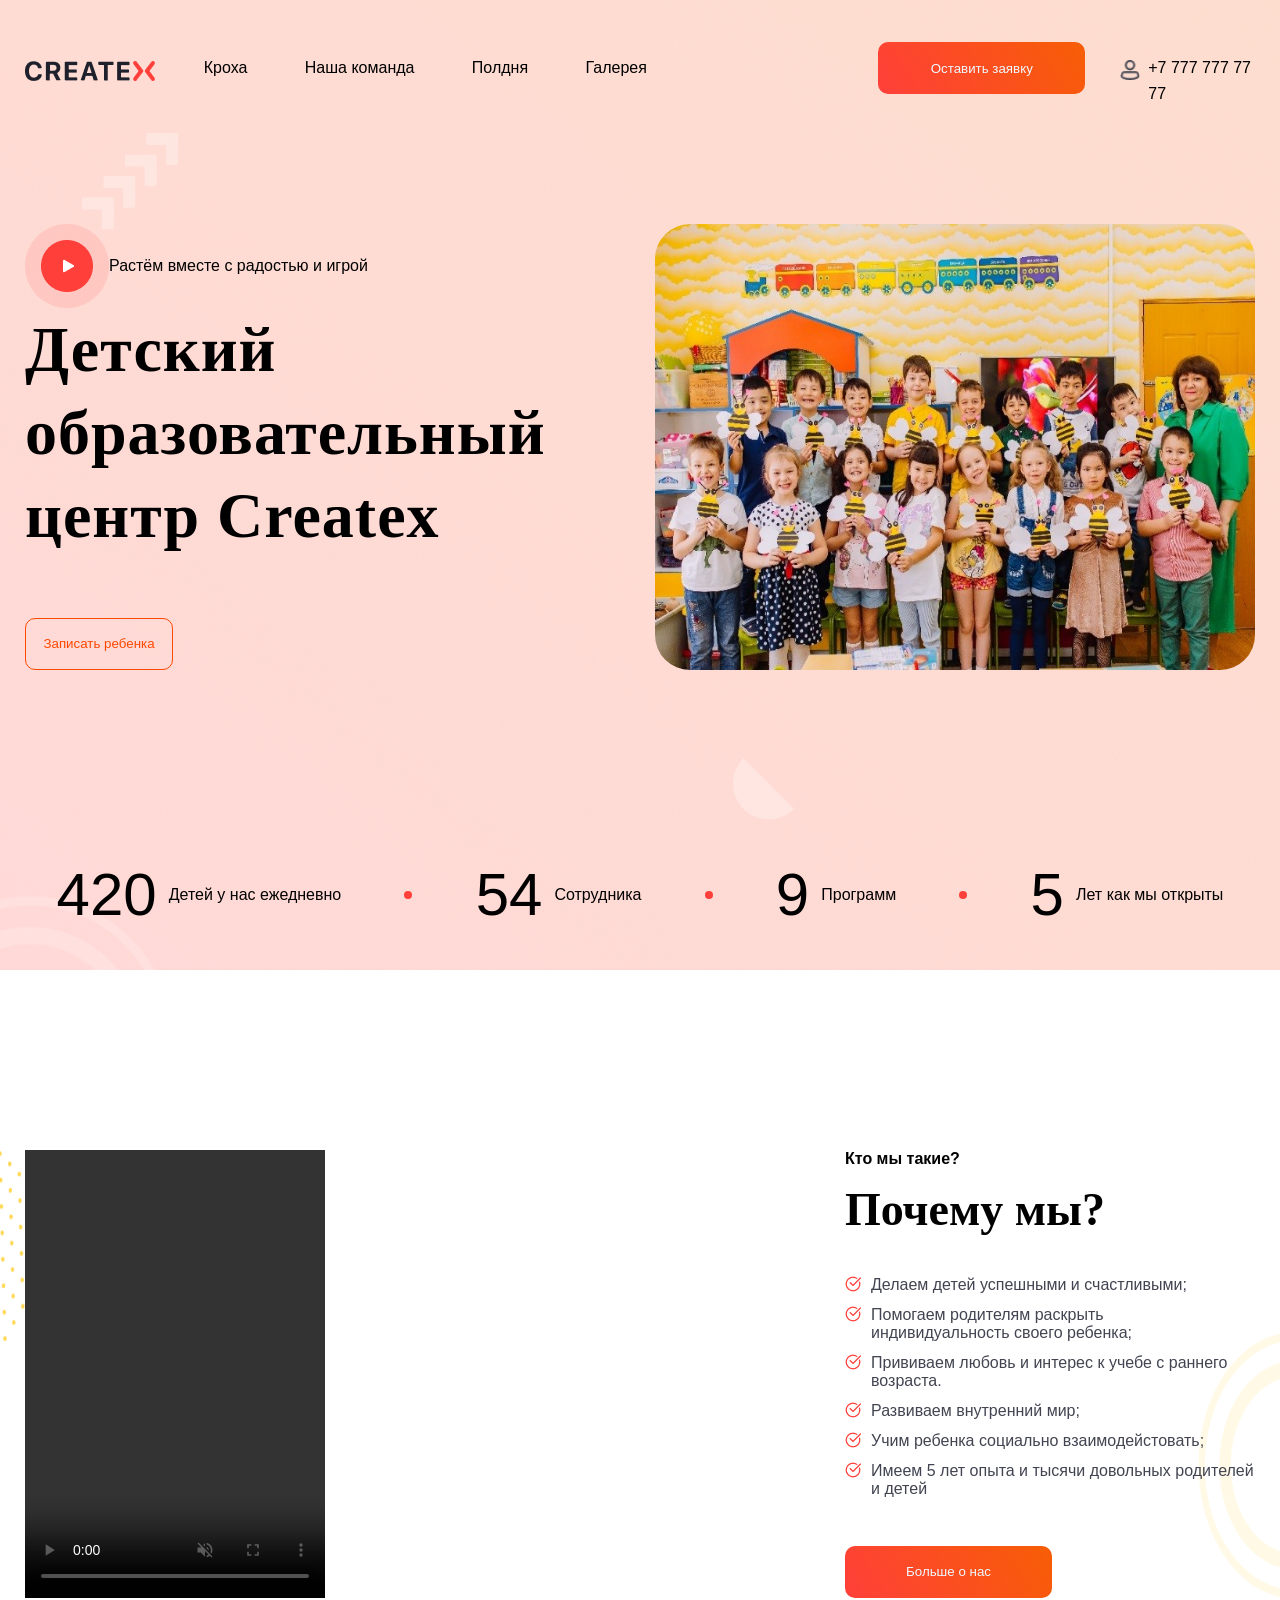
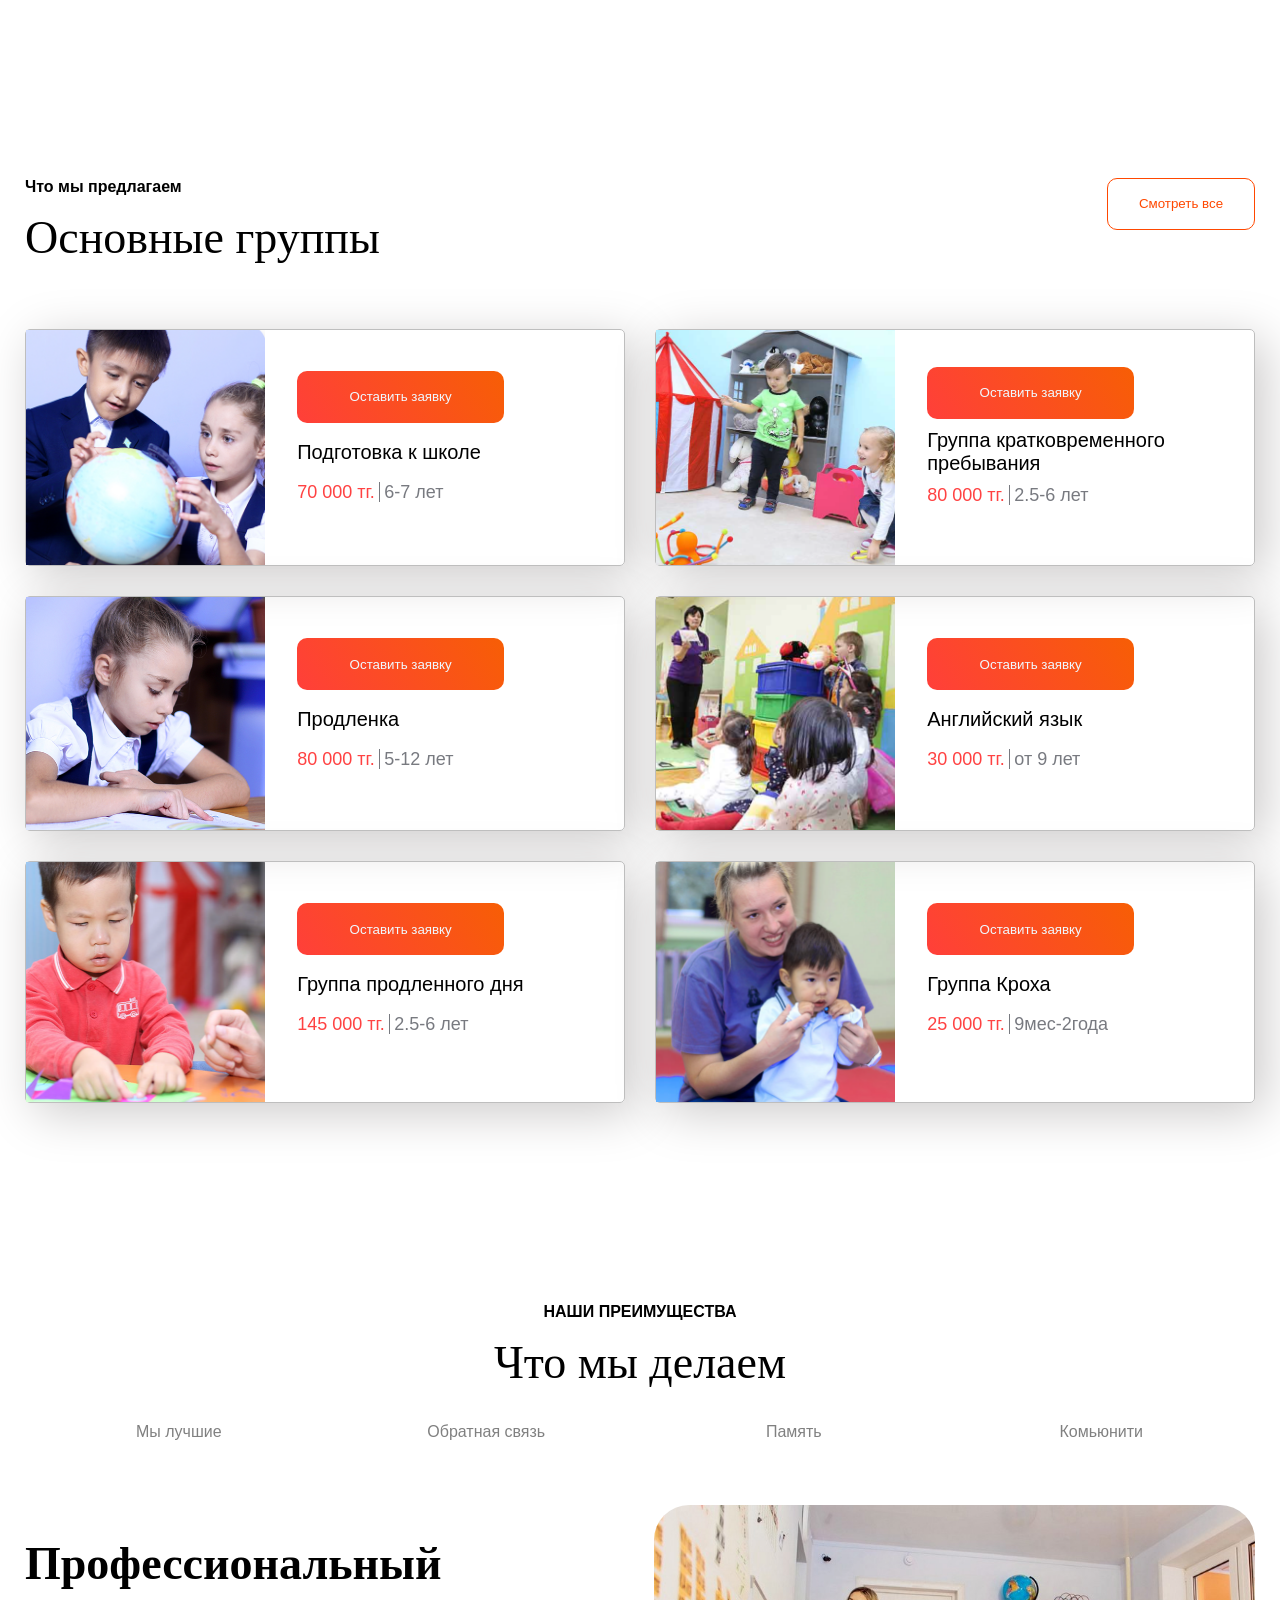
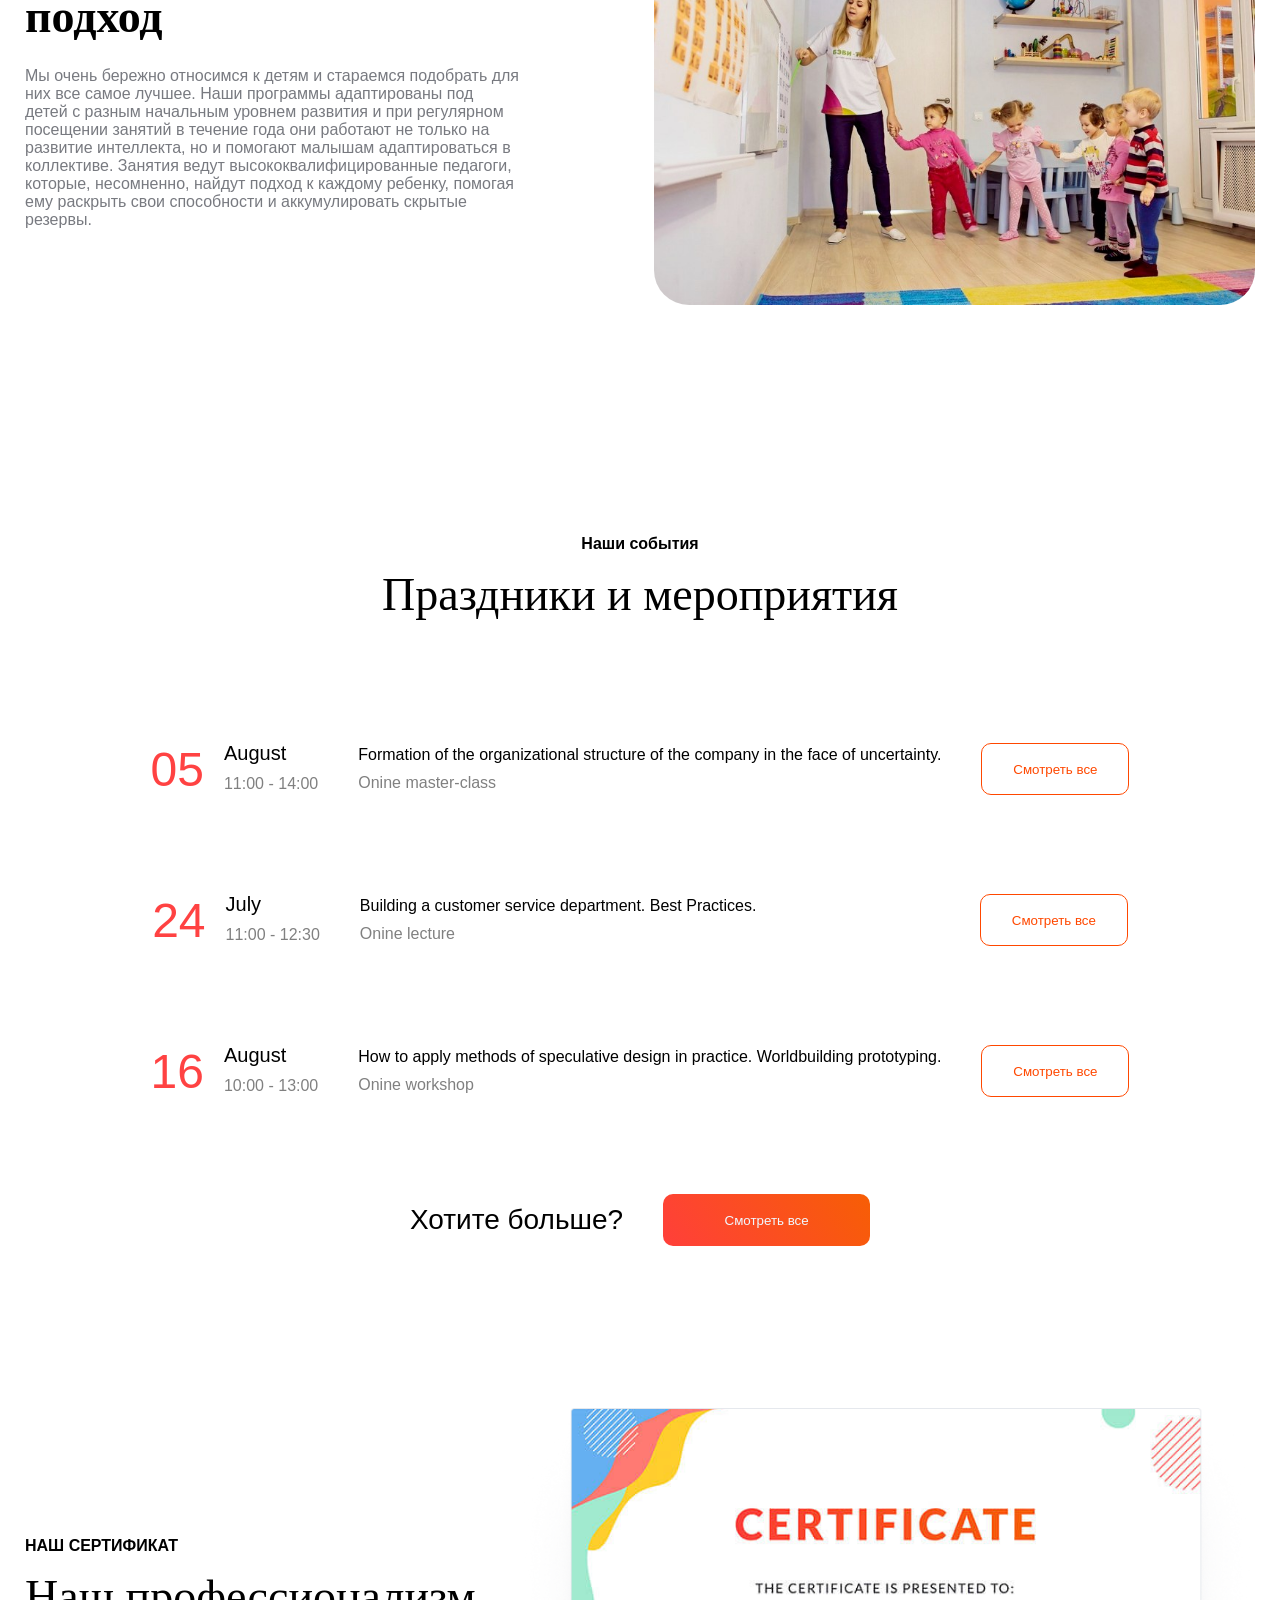
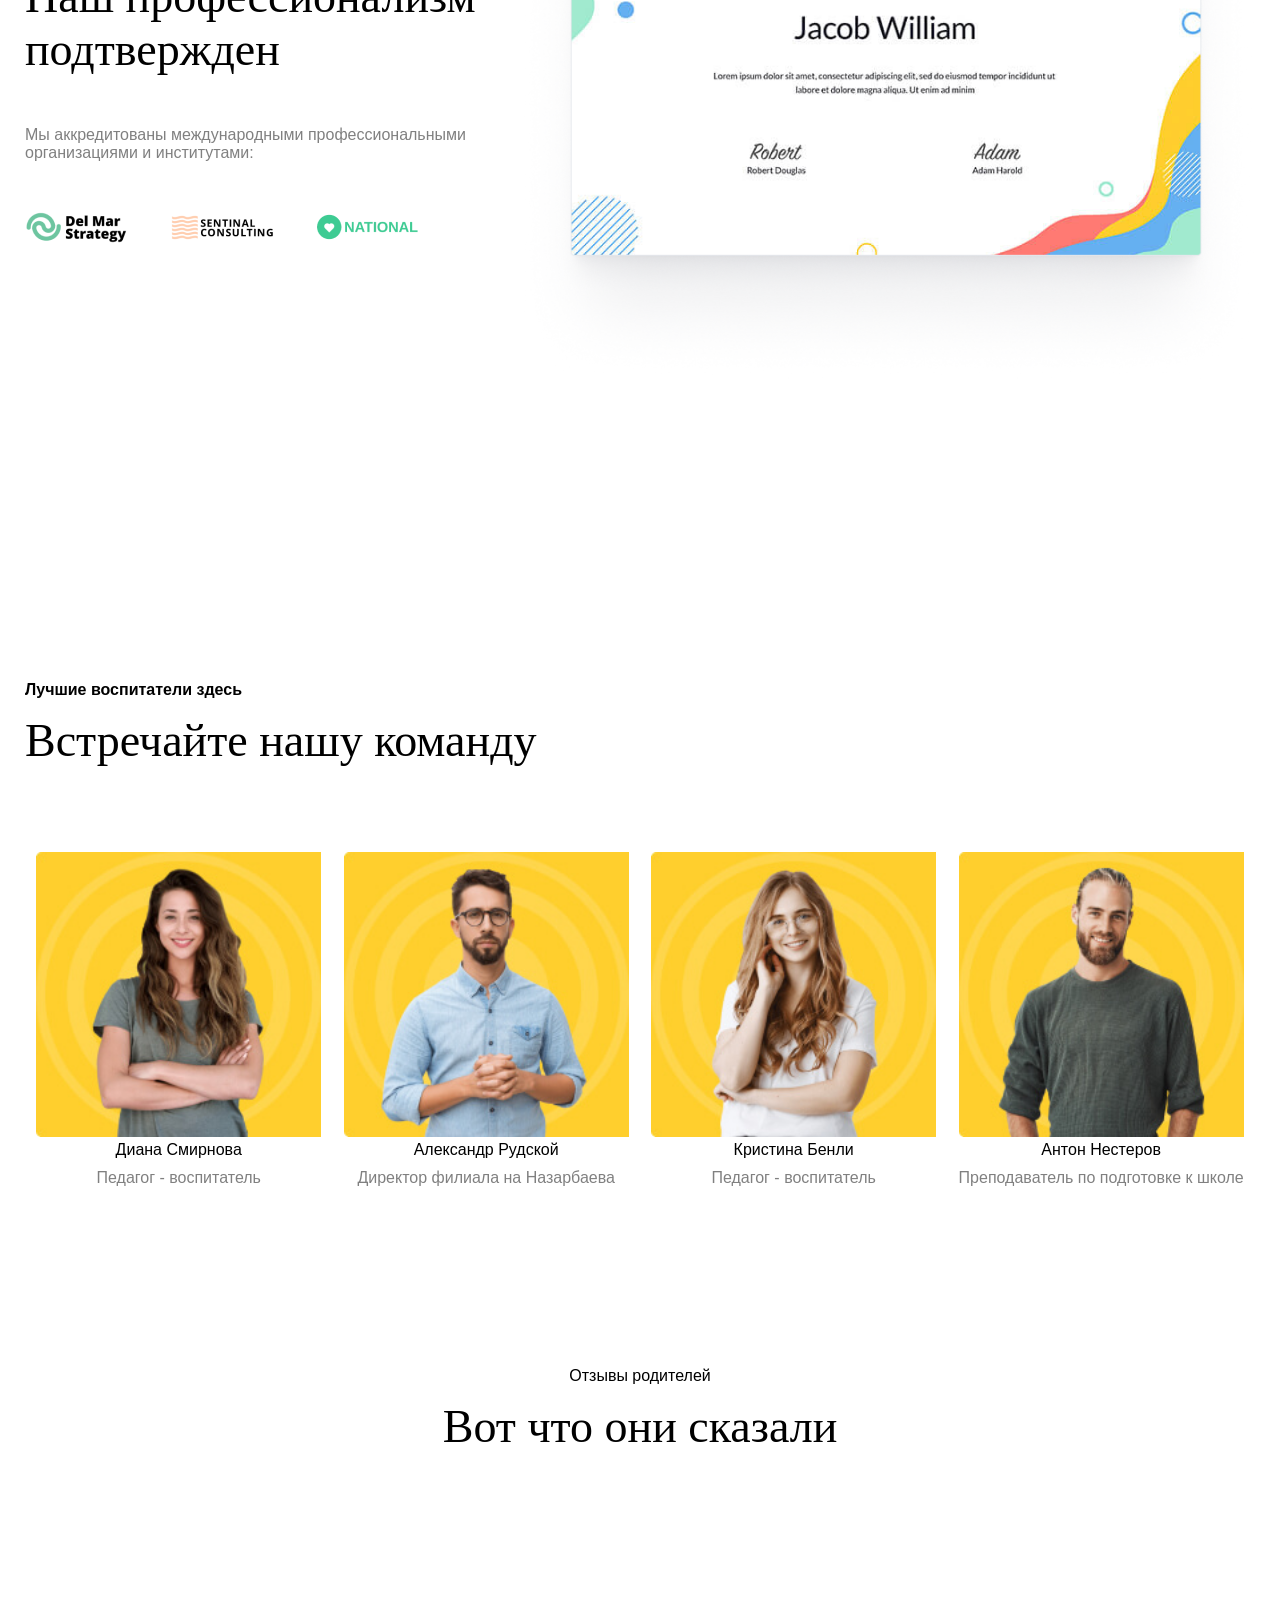
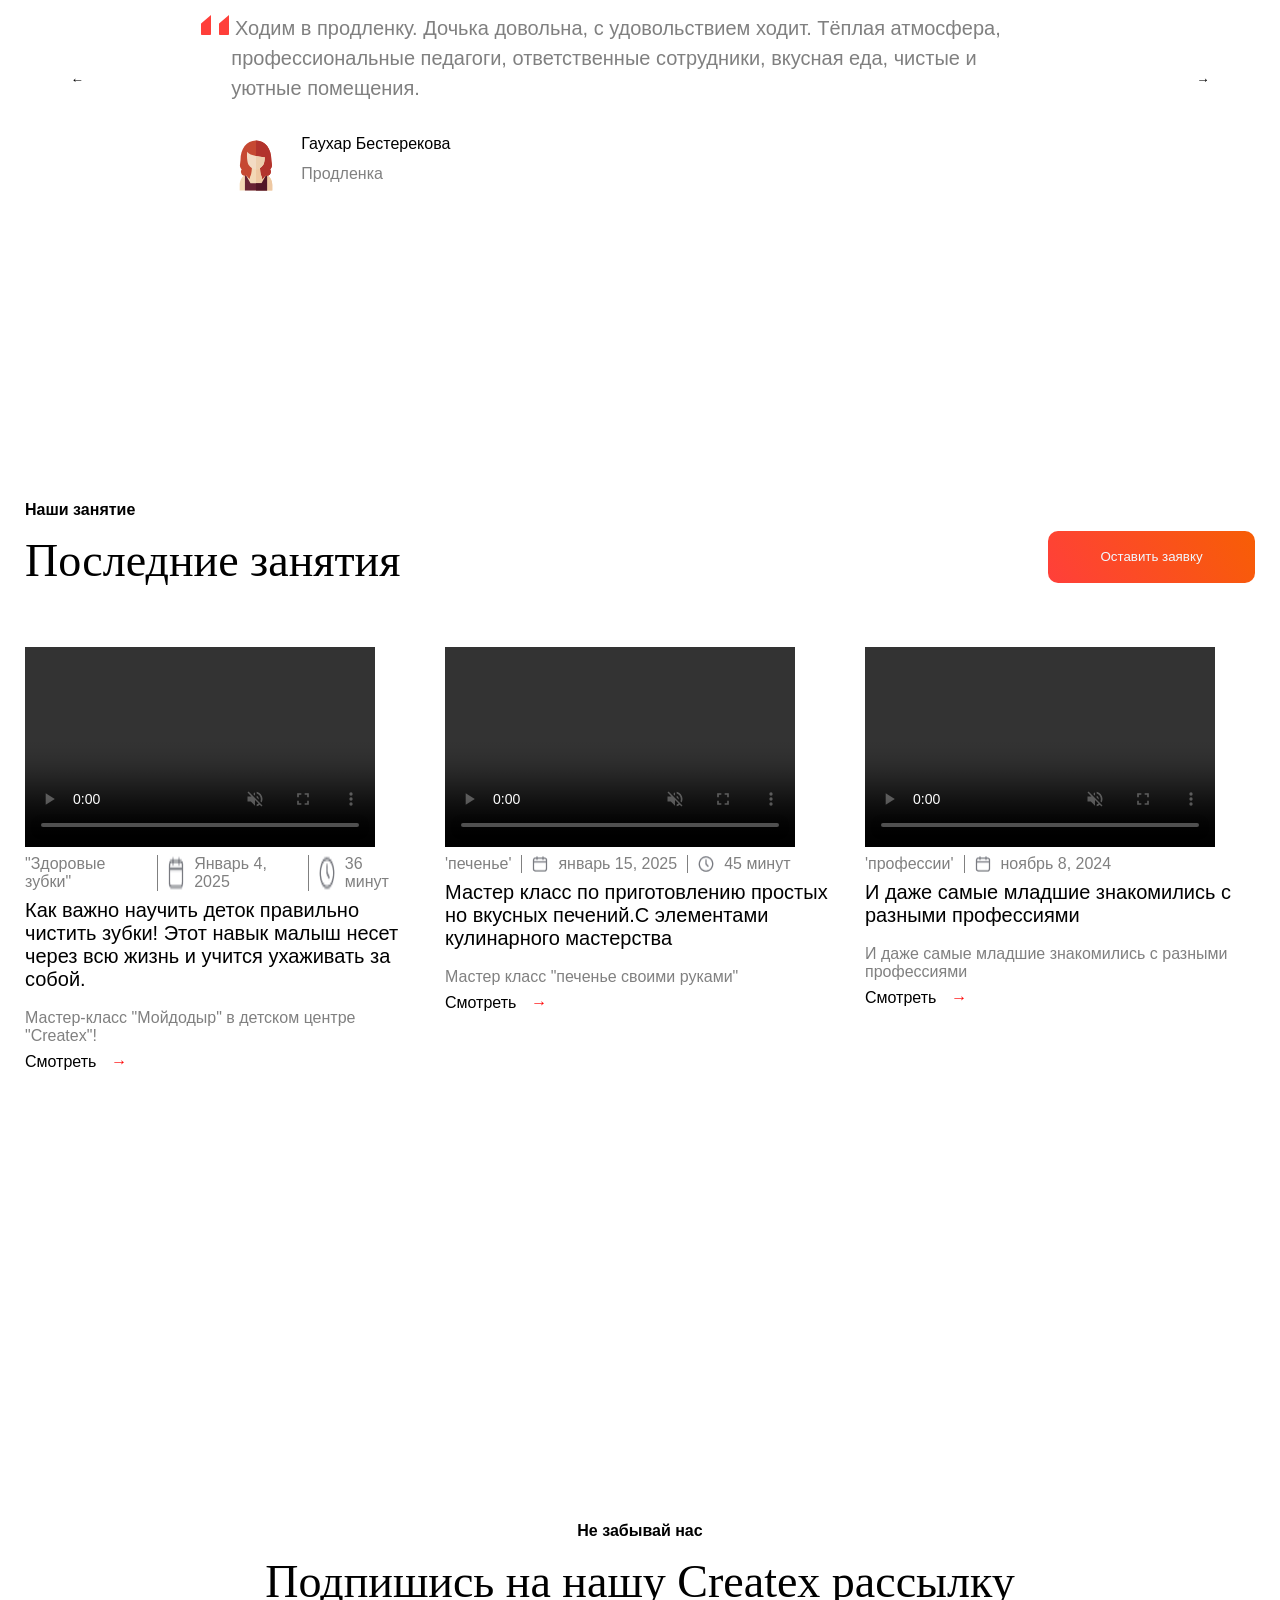
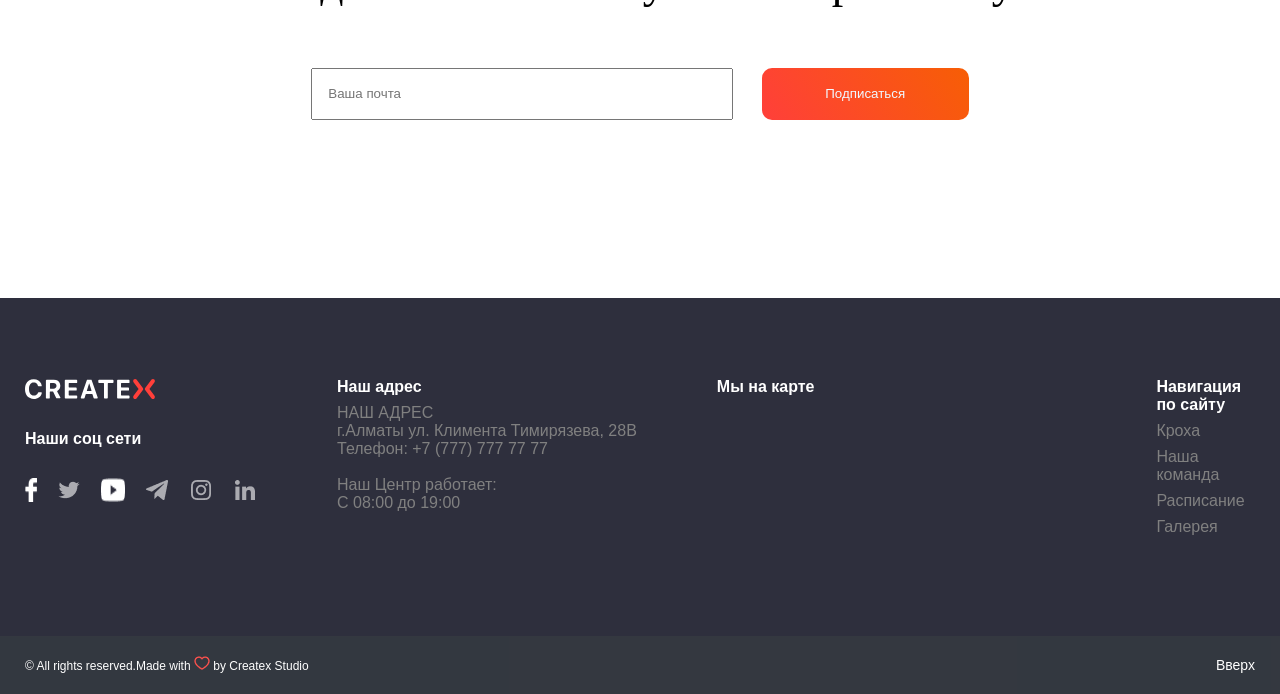
==== commit 46c52189: "Update index.html" ====
--- a/index.html
+++ b/index.html
@@ -19,7 +19,7 @@
             <nav>
                 <div class="navbar__none">
                     <img id="logo" src="../img/logo.png" alt="">
-                    <div ><img src="../img/png-klev-club-2g4r-p-tri-poloski-menyu-png-18.png" alt="" class="navbar__none--img"></div>
+                    <div ><img src="./img/png-klev-club-2g4r-p-tri-poloski-menyu-png-18.png" alt="" class="navbar__none--img"></div>
                 </div>
 
                 <div class="navbar">
@@ -625,4 +625,4 @@
     </div>
 <script src="script.js"></script>
 </body>
-</html>+</html>
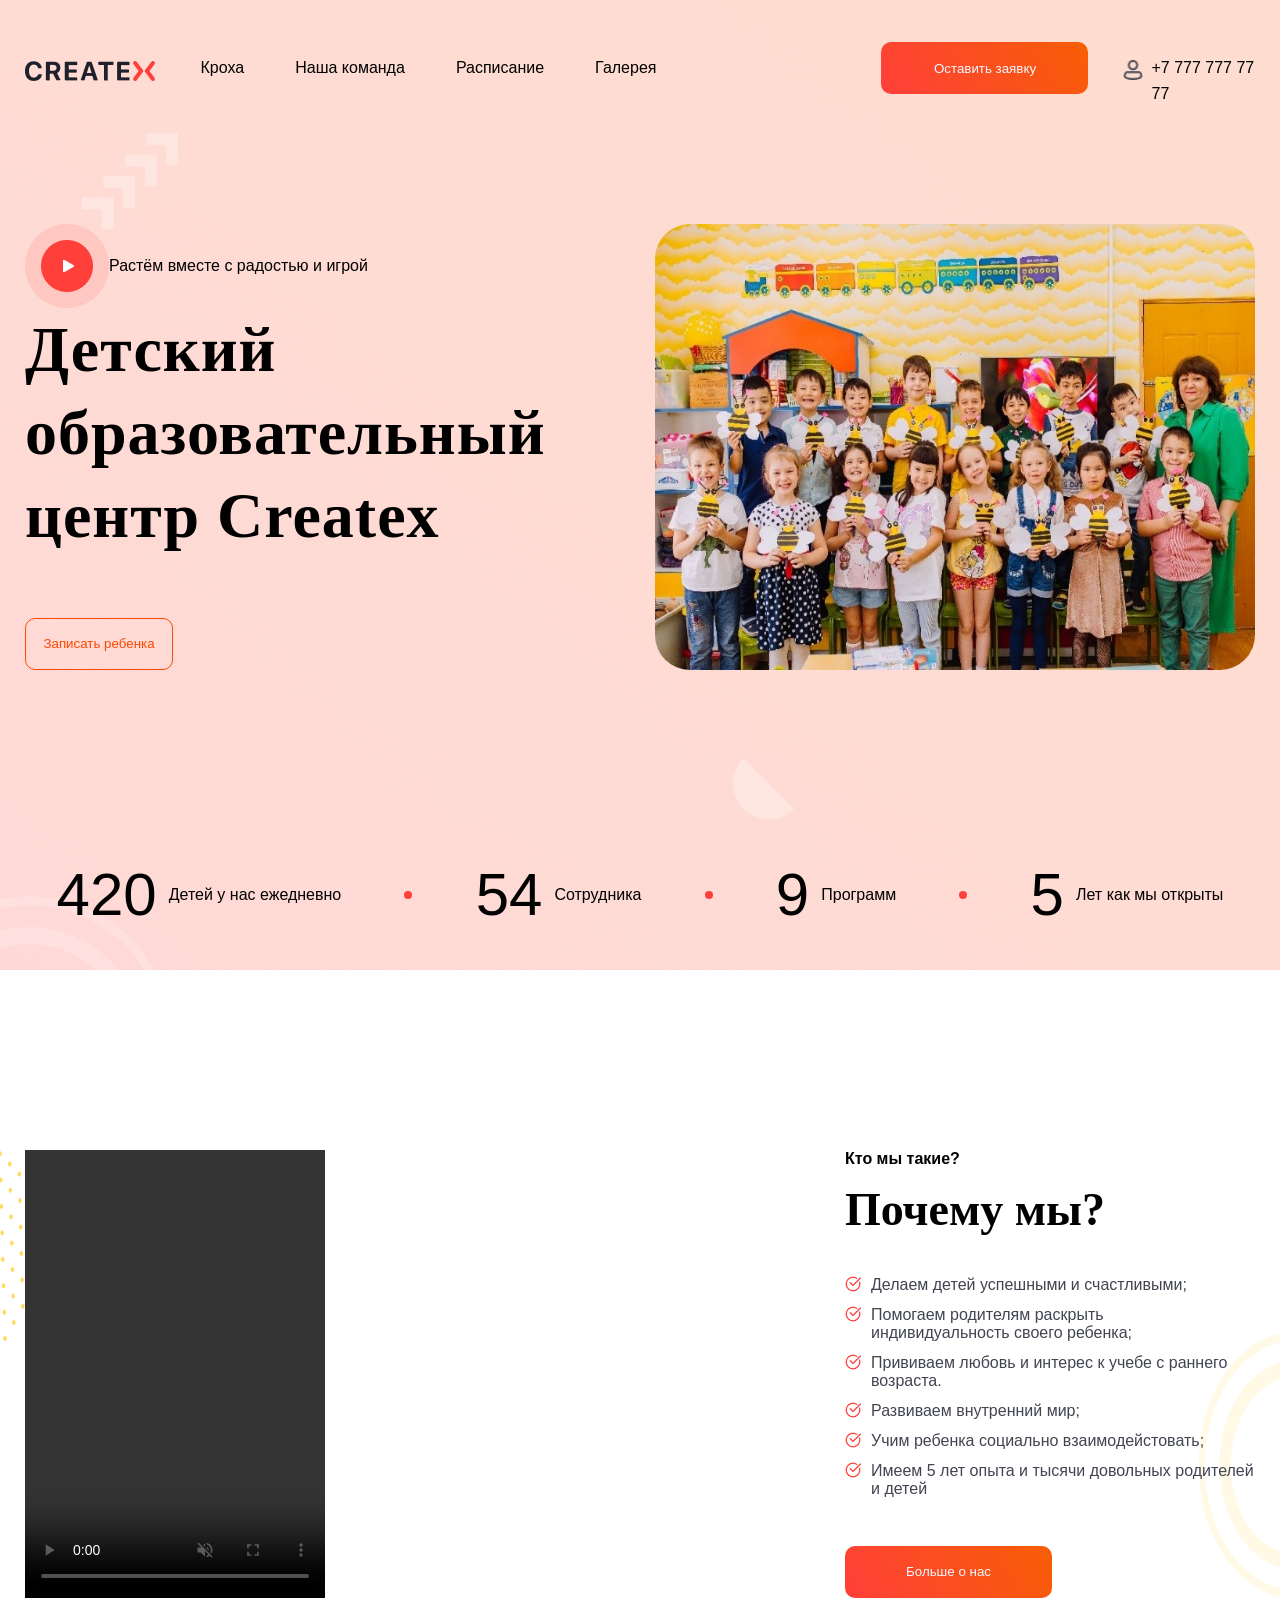
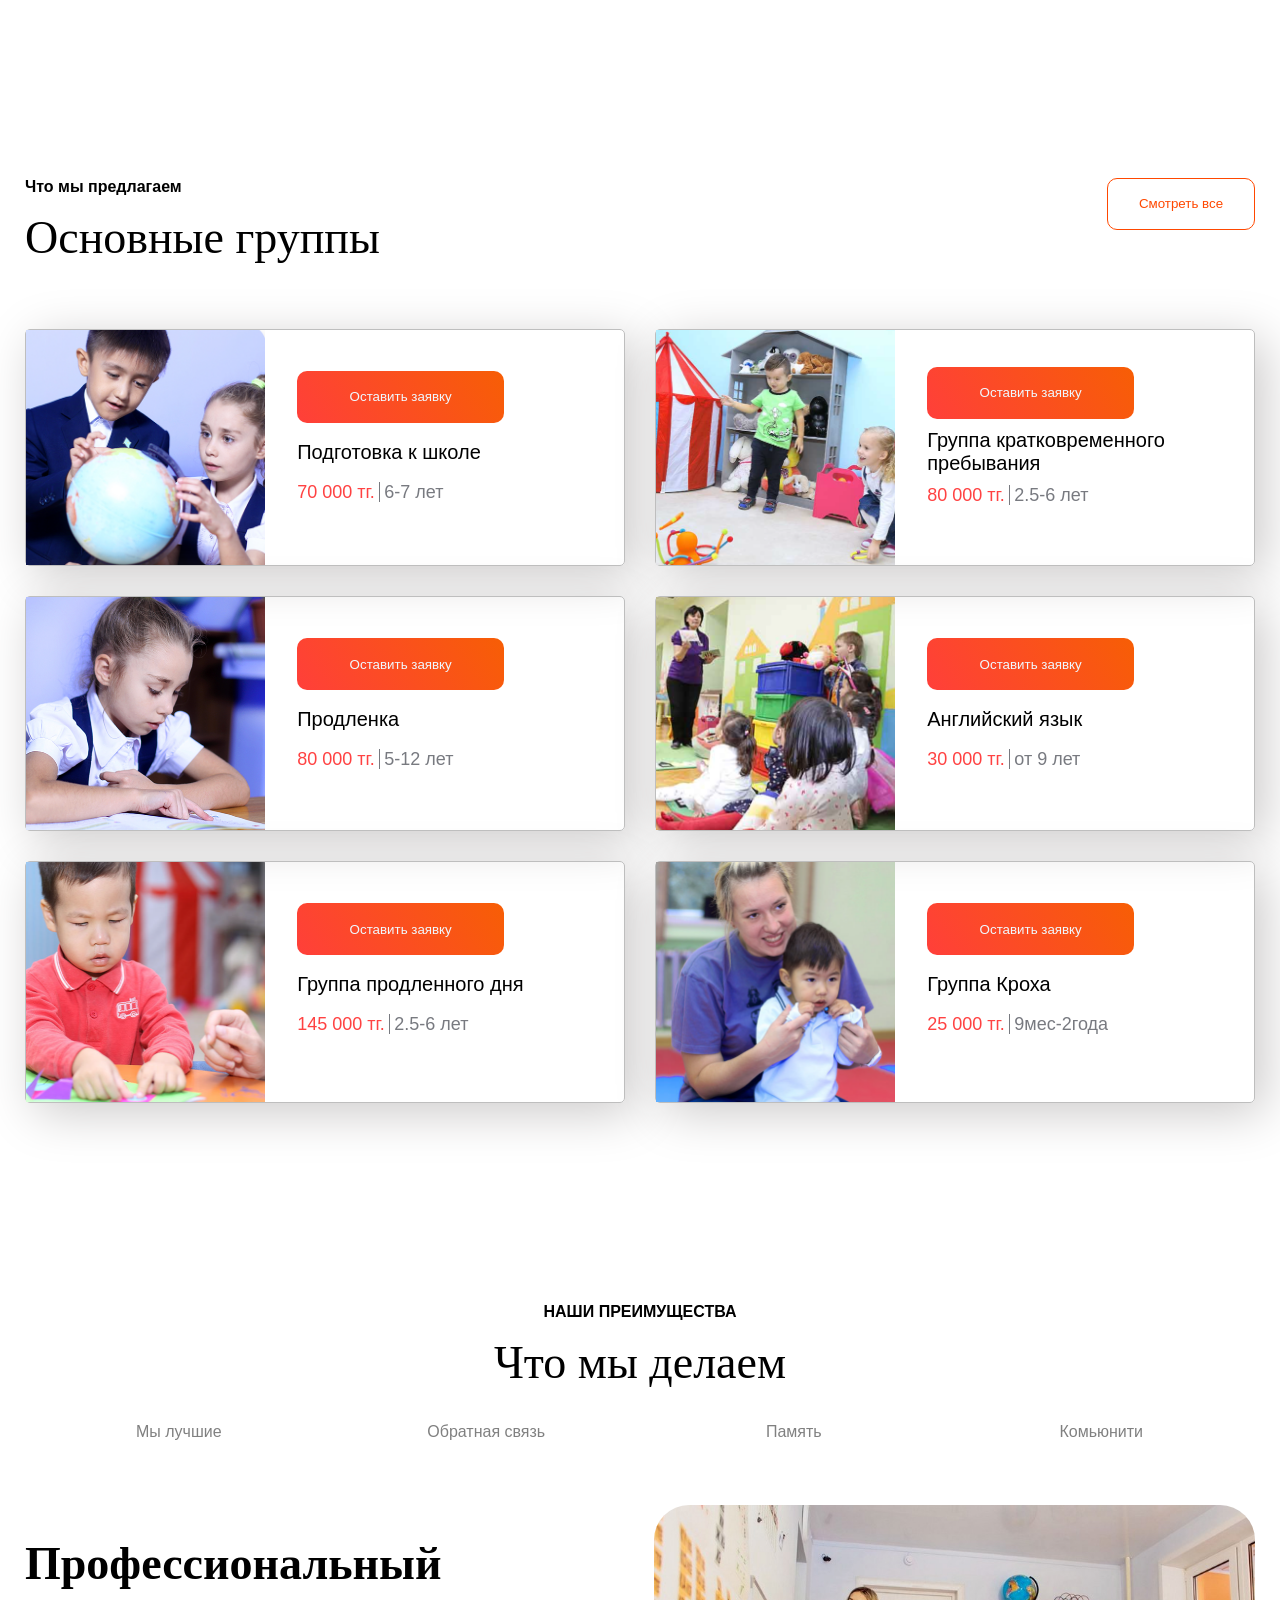
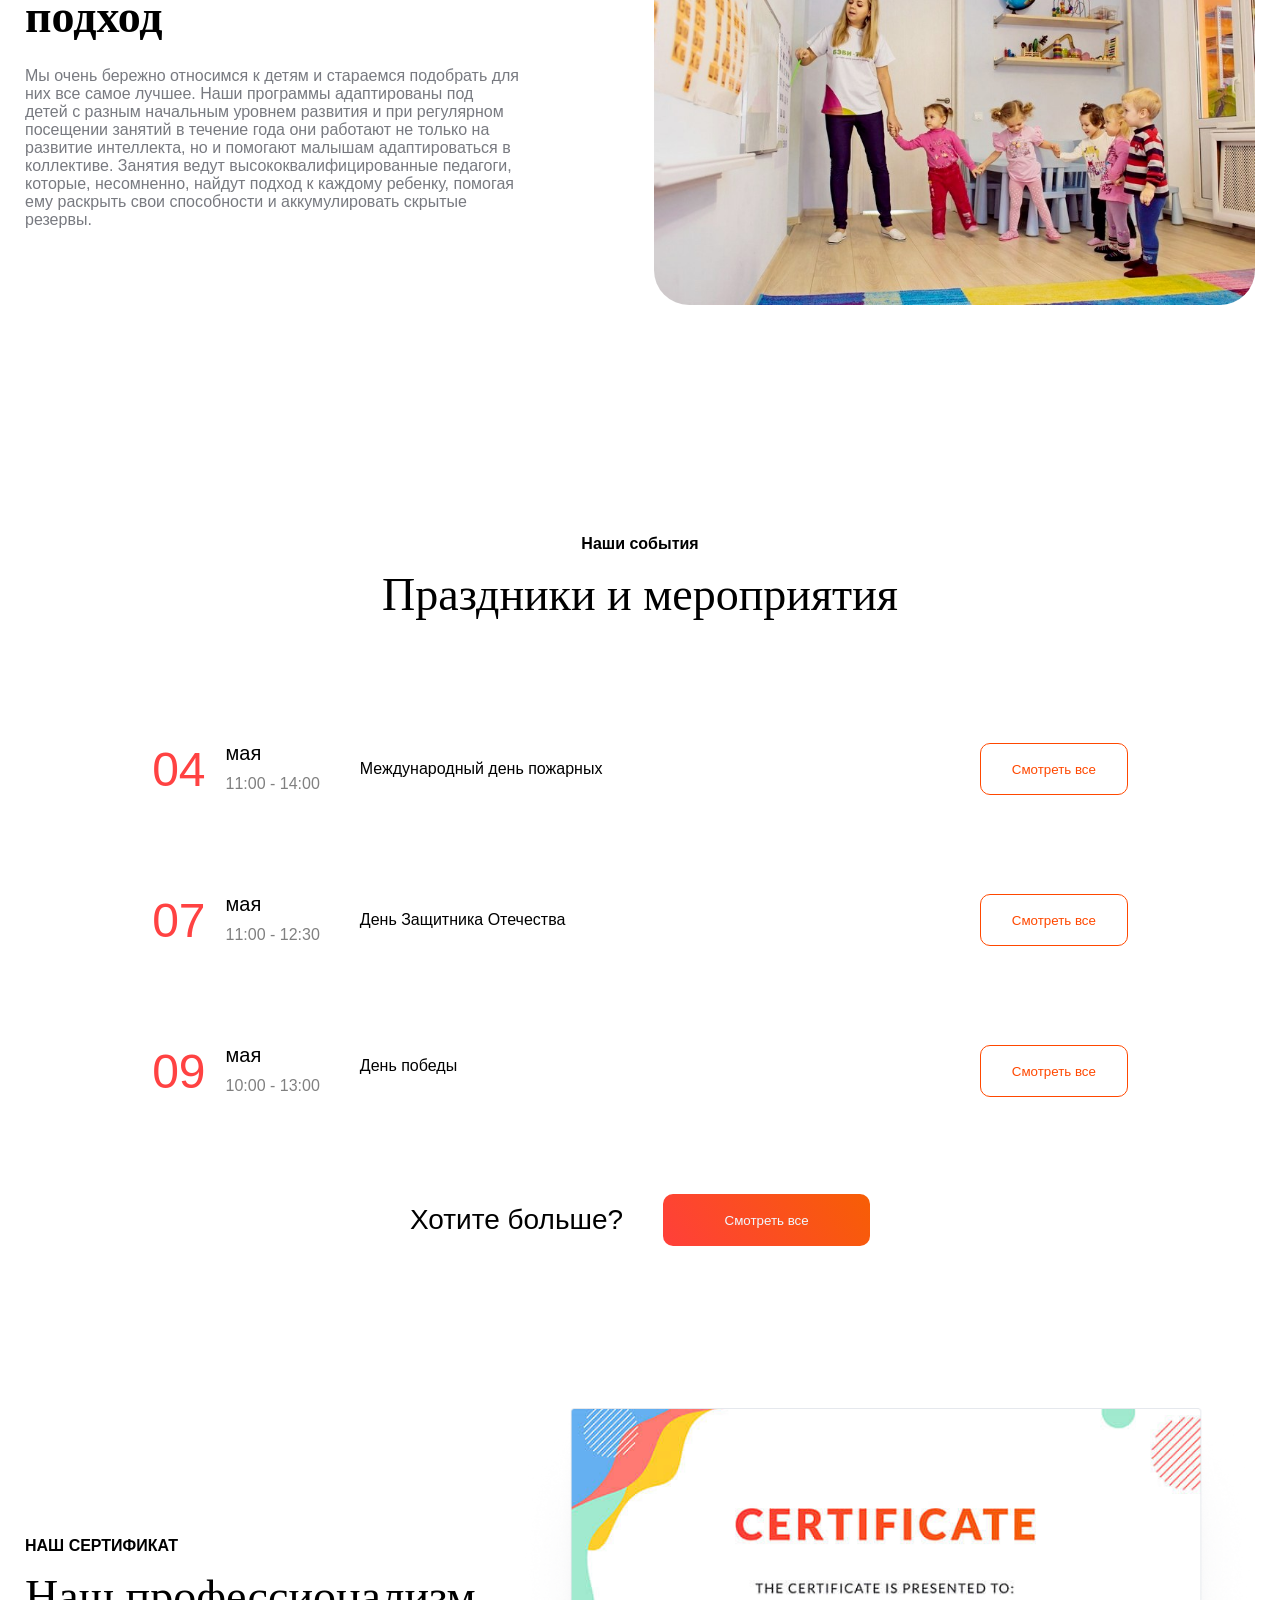
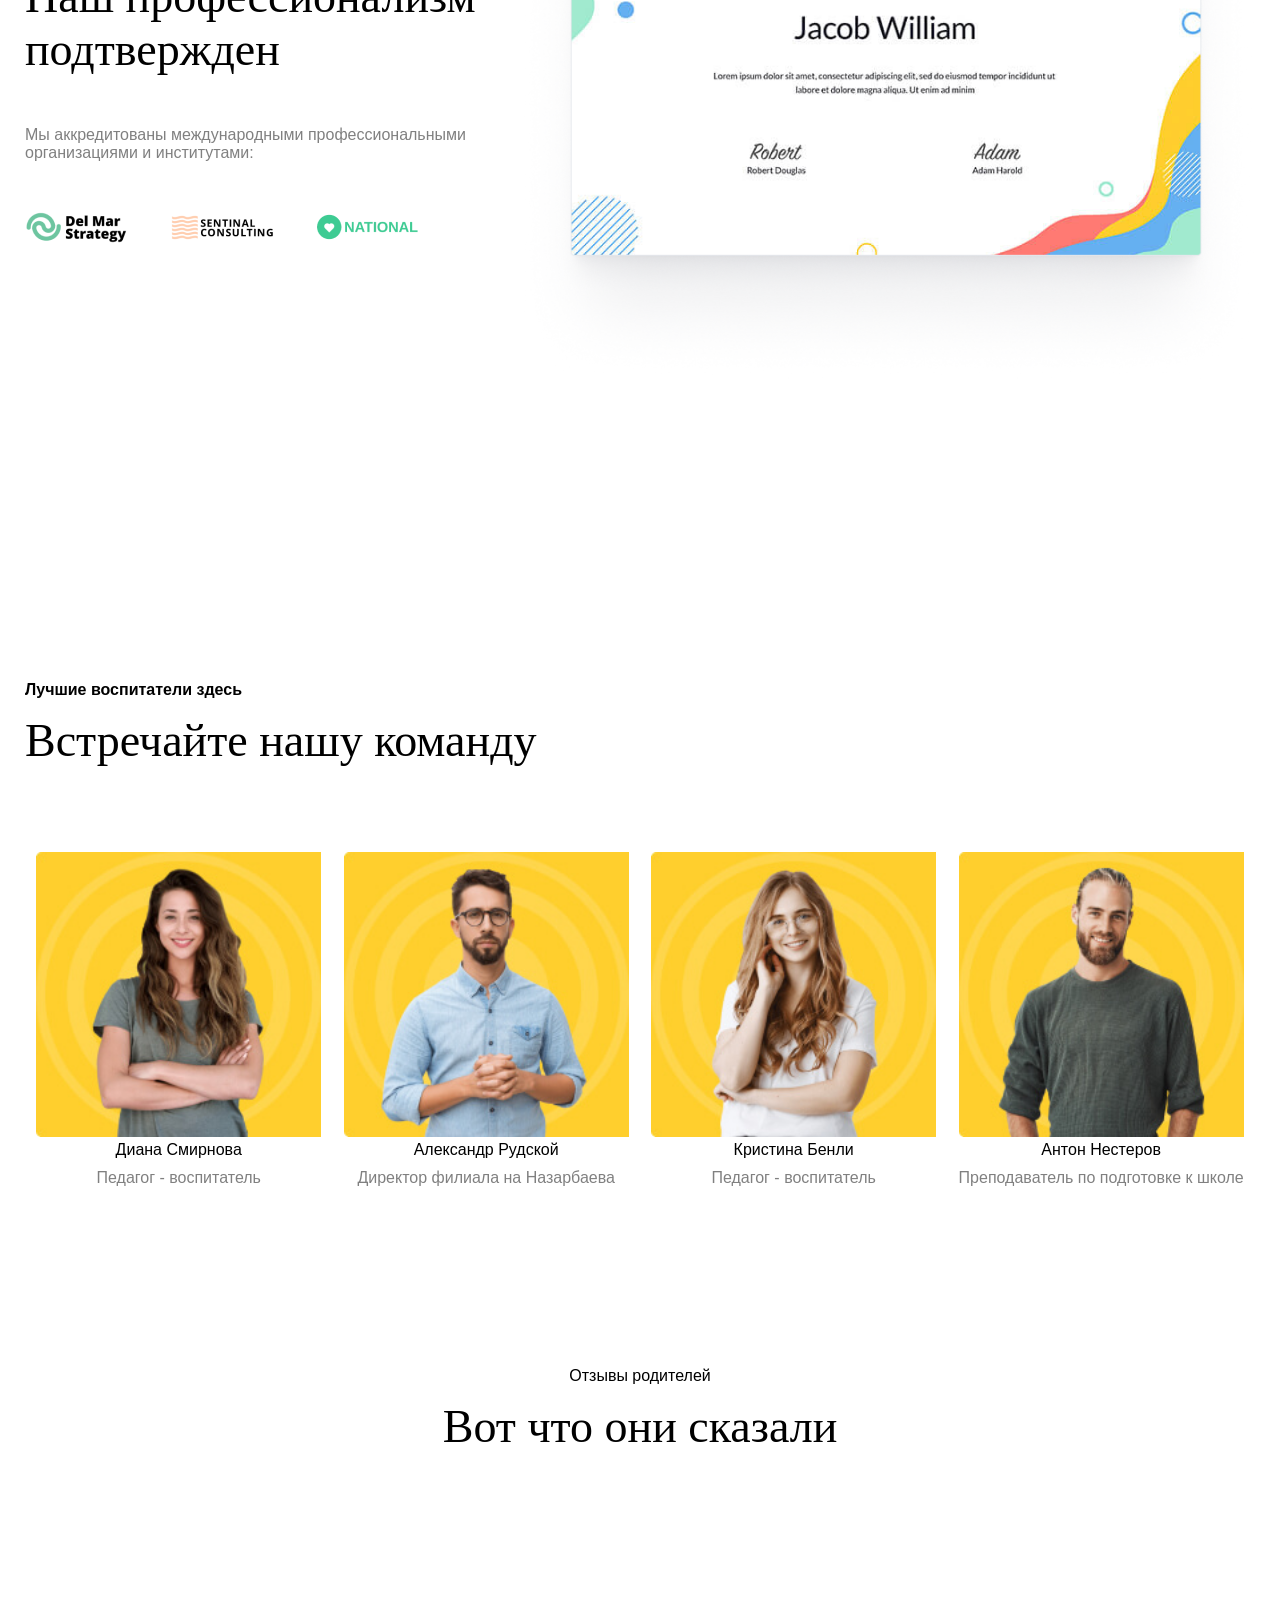
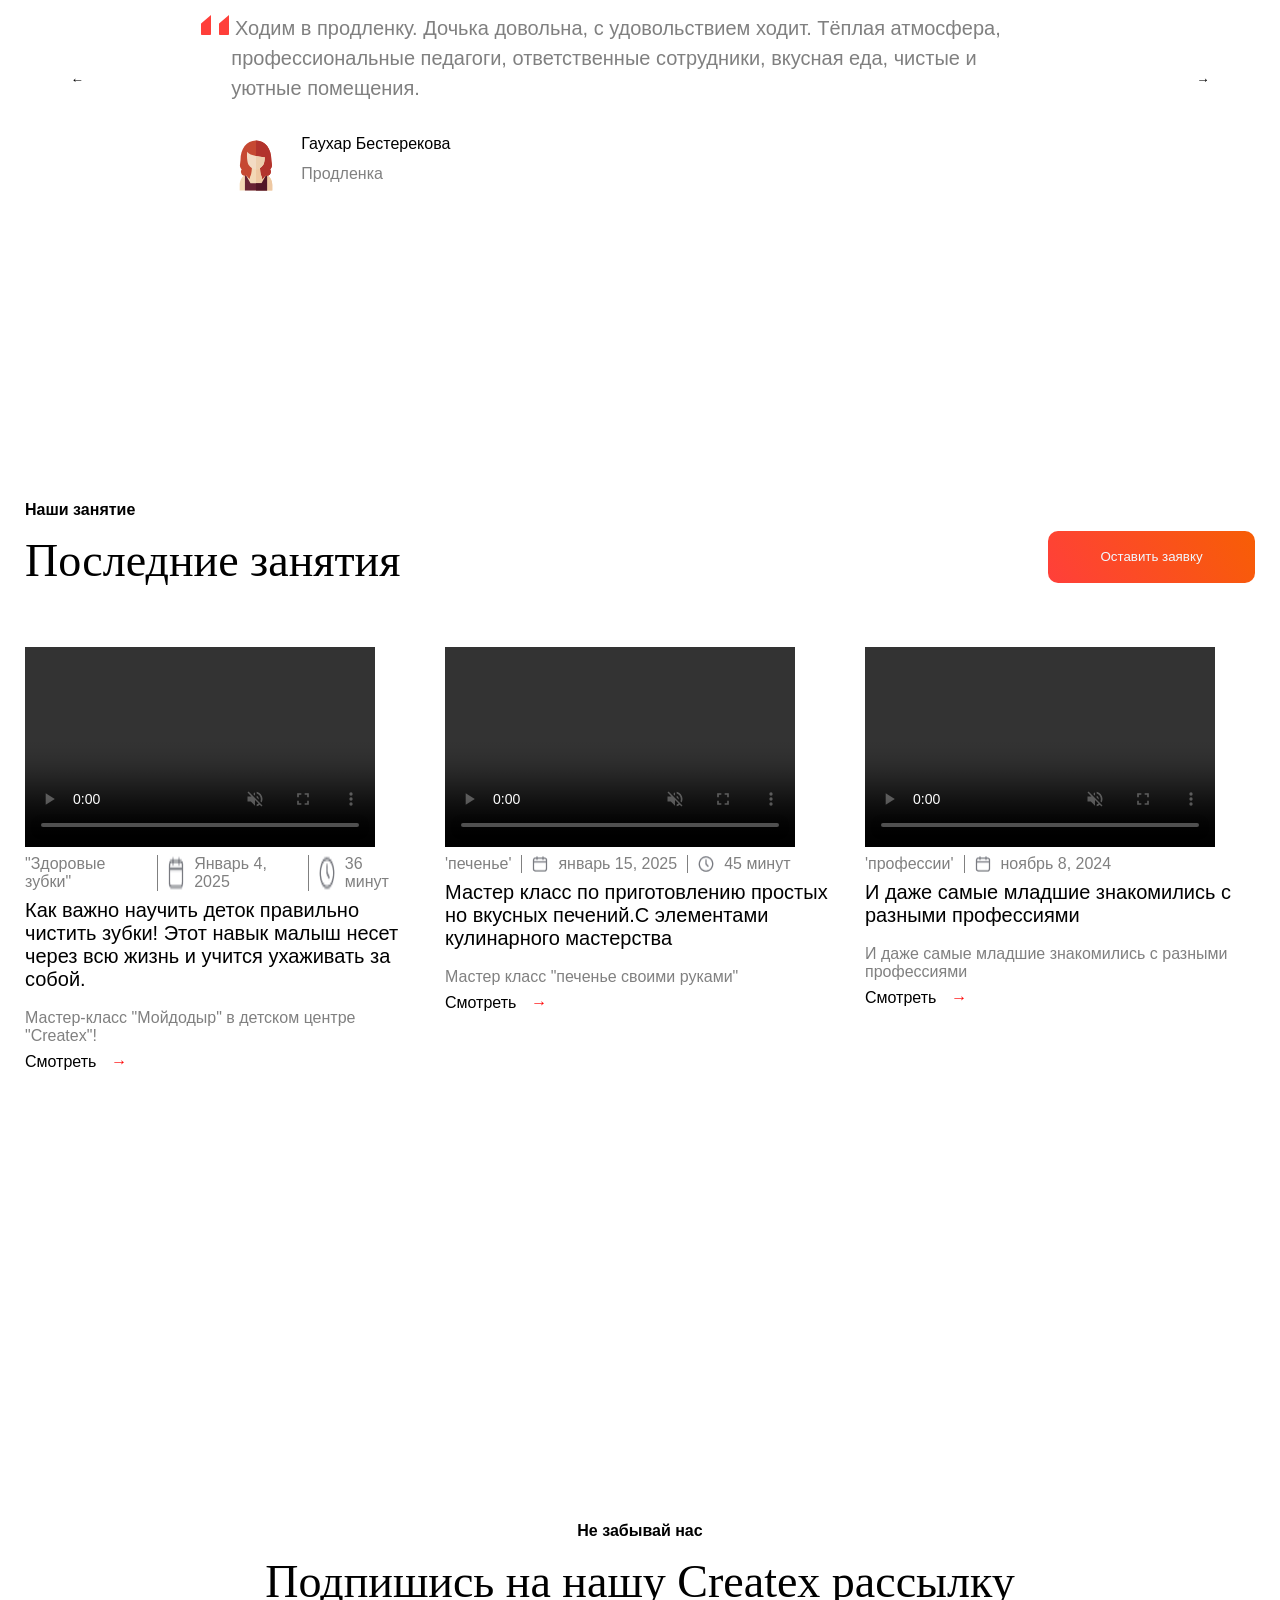
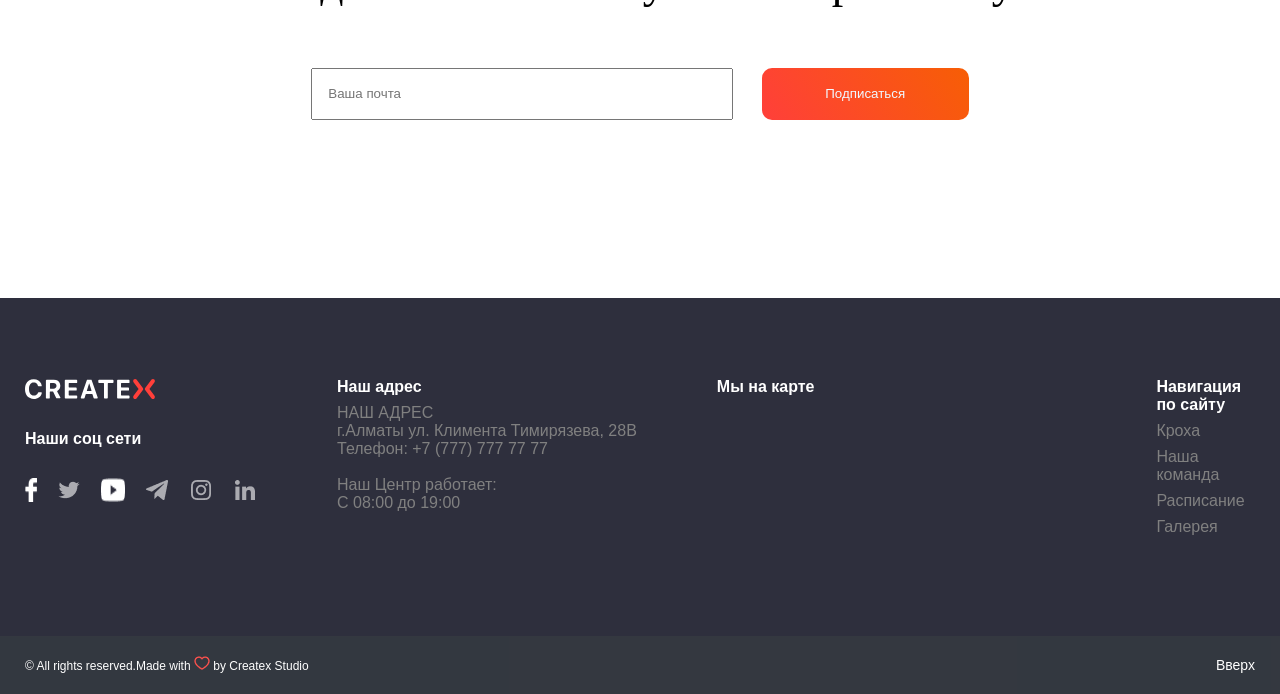
==== commit cd63e339: "Update index.html" ====
--- a/index.html
+++ b/index.html
@@ -18,21 +18,21 @@
         <div class="container">
             <nav>
                 <div class="navbar__none">
-                    <img id="logo" src="../img/logo.png" alt="">
+                    <img id="logo" src="./img/logo.png" alt="">
                     <div ><img src="./img/png-klev-club-2g4r-p-tri-poloski-menyu-png-18.png" alt="" class="navbar__none--img"></div>
                 </div>
 
                 <div class="navbar">
                     <a href="./page3.html" >Кроха</a>
                     <a href="./page2.html" class="red">Наша команда</a>
-                    <a href="./page5.html">Полдня</a >
+                    <a href="./page5.html">Расписание</a >
                     <a href="./page4.html">Галерея</a>
                     <div class="navbar__button-and-register">
                         <div>
                             <button class="button" value="">Оставить заявку</button>
                         </div>
                         <div class="navbar__log_in" >
-                            <img id="person" src="../img/Person.png" alt="">
+                            <img id="person" src="./img/Person.png" alt="">
                             <p id="navbar__log_in--text" onclick="copyNumber()"> +7 777 777 77 77</p>
                         </div>
                     </div>
@@ -41,7 +41,7 @@
             <div class="header__content">
                 <div>
                     <div class="header__content--play">
-                        <img src="../img/hover.png" alt="">
+                        <img src="./img/hover.png" alt="">
                         <span>Растём вместе с радостью и игрой</span>
                     </div>
                     <p class="header__content--text">
@@ -51,7 +51,7 @@
                         <button class="button__transparent">Записать ребенка</button>
                     </div>
                 </div>
-                <img src="../img/glav.jpg" alt="" class="header__content--img border--radius">
+                <img src="./img/glav.jpg" alt="" class="header__content--img border--radius">
             </div>
 
             <div class="header__statistics">
@@ -79,7 +79,7 @@
     <main>
         <section id="about">
                 <div class="flex_container">
-                    <video src="../img/videoplayback4.mp4"  autoplay muted controls></video>
+                    <video src="./img/videoplayback4.mp4"  autoplay muted controls></video>
                     <div class="about__content">
                         <div class="about__content--margin">
                             <h2 class="text-size">Кто мы такие?</h2>
@@ -87,27 +87,27 @@
                         </div>
                         <div class="about__content--text" >
                             <div class="content__text--block">
-                                <img class="img_check" src="../img/check.png" alt="">
+                                <img class="img_check" src="./img/check.png" alt="">
                                 <p>Делаем детей успешными и счастливыми;</p><br>
                             </div>
                             <div class="content__text--block">
-                                <img class="img_check" src="../img/check.png" alt="">
+                                <img class="img_check" src="./img/check.png" alt="">
                                 <p>Помогаем родителям раскрыть индивидуальность своего ребенка;</p><br>
                             </div>
                             <div class="content__text--block">
-                                <img class="img_check" src="../img/check.png" alt="">
+                                <img class="img_check" src="./img/check.png" alt="">
                                 <p>Прививаем любовь и интерес к учебе с раннего возраста.</p><br>
                             </div>
                             <div class="content__text--block">
-                                <img class="img_check" src="../img/check.png" alt="">
+                                <img class="img_check" src="./img/check.png" alt="">
                                 <p>Развиваем внутренний мир;</p><br>
                             </div>
                             <div class="content__text--block">
-                                <img class="img_check" src="../img/check.png" alt="">
+                                <img class="img_check" src="./img/check.png" alt="">
                                 <p>Учим ребенка социально взаимодейстовать;</p><br>
                             </div>
                             <div class="content__text--block">
-                                <img class="img_check" src="../img/check.png" alt="">
+                                <img class="img_check" src="./img/check.png" alt="">
                                 <p>Имеем 5 лет опыта и тысячи довольных родителей и детей</p>
                             </div>
 
@@ -128,7 +128,7 @@
 
                 </div>
                 <div class="employees__content">
-                    <div class="employees__content--card"><img class="employ_img" src="../img/kids1.png" alt="">
+                    <div class="employees__content--card"><img class="employ_img" src="./img/kids1.png" alt="">
                         <div class="card__flex">
                             <button class="button">Оставить заявку</button>
                             <p class="card__flex--text">Подготовка к школе</p>
@@ -139,7 +139,7 @@
                         </div>
                     </div>
                     <div class="employees__content--card">
-                        <img class="employ_img" src="../img/kids2.png" alt="">
+                        <img class="employ_img" src="./img/kids2.png" alt="">
                         <div class="card__flex">
                             <button class="button">Оставить заявку</button>
                             <p class="card__flex--text">Группа кратковременного пребывания</p>
@@ -152,7 +152,7 @@
                     </div>
 
                     <div class="employees__content--card">
-                        <img class="employ_img" src="../img/kids6.png" alt="">
+                        <img class="employ_img" src="./img/kids6.png" alt="">
                         <div class="card__flex">
                             <button class="button">Оставить заявку</button>
                             <p class="card__flex--text">Продленка</p>
@@ -163,7 +163,7 @@
                         </div>
                     </div>
 
-                    <div class="employees__content--card"><img class="employ_img" src="../img/kids5.png" alt="">
+                    <div class="employees__content--card"><img class="employ_img" src="./img/kids5.png" alt="">
                         <div class="card__flex">
                             <button class="button">Оставить заявку</button>
                             <p class="card__flex--text">Английский язык</p>
@@ -174,7 +174,7 @@
                         </div>
                     </div>
 
-                    <div class="employees__content--card"><img class="employ_img" src="../img/kids3.png" alt="">
+                    <div class="employees__content--card"><img class="employ_img" src="./img/kids3.png" alt="">
                         <div class="card__flex">
                             <button class="button">Оставить заявку</button>
                             <p class="card__flex--text">Группа продленного дня</p>
@@ -184,7 +184,7 @@
                             </div>
                         </div>
                     </div>
-                    <div class="employees__content--card"> <img class="employ_img" src="../img/kids4.png" alt="">
+                    <div class="employees__content--card"> <img class="employ_img" src="./img/kids4.png" alt="">
                         <div class="card__flex">
                             <button class="button">Оставить заявку</button>
                             <p class="card__flex--text">Группа Кроха</p>
@@ -219,7 +219,7 @@
                                     <h2 class="text-size-large" style="color: black;">Профессиональный подход</h2>
                                     <p class="text-size">Мы очень бережно относимся к детям и стараемся подобрать для них все самое лучшее. Наши программы адаптированы под детей с разным начальным уровнем развития и при регулярном посещении занятий в течение года они работают не только на развитие интеллекта, но и помогают малышам адаптироваться в коллективе. Занятия ведут высококвалифицированные педагоги, которые, несомненно, найдут подход к каждому ребенку, помогая ему раскрыть свои способности и аккумулировать скрытые резервы.</p>
                                 </div>
-                                <img src="../img/podhod.jpg" class="border--radius img-height" alt="">
+                                <img src="./img/podhod.jpg" class="border--radius img-height" alt="">
                             </div>
                         </div>
                     </div>
@@ -230,7 +230,7 @@
                                     <h2 class="text-size-large" style="color: black;">Мы всегда на связи</h2>
                                     <p class="text-size">Ваше мнение очень важно для нас! Мы всегда открыты к диалогу и стремимся улучшить нашу работу, чтобы ваш ребенок получал самое лучшее. Мы ценим ваше доверие и понимаем, что только вместе мы можем создать идеальную среду для развития вашего ребенка. Пожалуйста, не стесняйтесь делиться своими мыслями и предложениями – они бесценны для нас.</p>
                                 </div>
-                                <img src="../img/backfeed.jpg" class="border--radius img-height" alt="">
+                                <img src="./img/backfeed.jpg" class="border--radius img-height" alt="">
                             </div>
                         </div>
                     </div>
@@ -241,7 +241,7 @@
                                     <h2 class="text-size-large" style="color: black;">Вы нас не забудете</h2>
                                     <p class="text-size">Мы создаем пространство, где каждый ребенок чувствует себя любимым и ценным. Наша цель – не просто обучение, а формирование счастливых воспоминаний, которые останутся с ними на всю жизнь. Мы верим, что счастливое детство – это фундамент для успешного будущего. Поэтому мы уделяем особое внимание эмоциональному благополучию каждого ребенка, создавая атмосферу доверия, поддержки и радости.</p>
                                 </div>
-                                <img src="../img/memort.jpg" class="border--radius img-height" alt="">
+                                <img src="./img/memort.jpg" class="border--radius img-height" alt="">
                             </div>
                         </div>
                     </div>
@@ -250,7 +250,7 @@
                             <div class="benefits__content--text">
                                 <h2 class="text-size-large" style="color: black;">Мы семья</h2>
                                 <p class="text-size">Это дружная семья, где дети и родители вместе растут, учатся и поддерживают друг друга. Мы организуем совместные праздники, мастер-классы и тематические вечера, чтобы укрепить связь между детьми, родителями и педагогами. Вместе мы создаем атмосферу взаимопонимания и поддержки, где каждый чувствует себя частью чего-то большего.</p>          </div>
-                            <img src="../img/community.jpg" class="border--radius img-height" alt="">
+                            <img src="./img/community.jpg" class="border--radius img-height" alt="">
                         </div>
                     </div>
                 </div>
@@ -268,46 +268,46 @@
                 <div>
                     <div class="events__content">
                         <div class="events__content--blocks">
-                            <p class="blocks__text--red">05</p>
-                            <div>
-                                <p class="blocks__text--size">August</p>
+                            <p class="blocks__text--red">04</p>
+                            <div>
+                                <p class="blocks__text--size">мая</p>
                                 <p class="blocks--text--gray">11:00 - 14:00</p>
                             </div>
 
                         </div>
-                        <div>
-                            Formation of the organizational structure of the company in the face of uncertainty.
-                            <p class="blocks--text--gray">Onine master-class</p>
+                        <div style="width: 580px;">
+                            Международный день пожарных
+
                         </div>
                         <button class="button__transparent">Смотреть все</button>
                     </div>
                     <div class="events__content">
                         <div class="events__content--blocks">
-                            <p class="blocks__text--red">24</p>
-                            <div>
-                                <p class="blocks__text--size">July</p>
+                            <p class="blocks__text--red">07</p>
+                            <div>
+                                <p class="blocks__text--size">мая</p>
                                 <p class="blocks--text--gray">11:00 - 12:30</p>
                             </div>
 
                         </div>
                         <div style="width: 580px;">
-                            Building a customer service department. Best Practices.
-                            <p class="blocks--text--gray">Onine lecture</p>
+                            День Защитника Отечества
+
                         </div>
                         <button class="button__transparent">Смотреть все</button>
                     </div>
                     <div class="events__content">
                         <div class="events__content--blocks">
-                            <p class="blocks__text--red">16</p>
-                            <div>
-                                <p class="blocks__text--size">August</p>
+                            <p class="blocks__text--red">09</p>
+                            <div>
+                                <p class="blocks__text--size">мая</p>
                                 <p class="blocks--text--gray">10:00 - 13:00</p>
                             </div>
 
                         </div>
-                        <div>
-                            How to apply methods of speculative design in practice. Worldbuilding prototyping.
-                            <p class="blocks--text--gray">Onine workshop</p>
+                        <div style="width: 580px;">
+                          День победы
+                            <p class="blocks--text--gray"></p>
                         </div>
                         <button class="button__transparent">Смотреть все</button>
                     </div>
@@ -328,12 +328,12 @@
                     <p class="gray_text">Мы аккредитованы международными профессиональными организациями и институтами:
                     </p>
                     <div class="Certificate__content--img">
-                        <img src="../img/logo-2.png" alt="">
-                        <img src="../img/SentinalConsultingLogo1.png" alt="">
-                        <img src="../img/logo—копия.png" alt="">
-                    </div>
-                </div>
-                <img src="../img/image.png" class="Certificate--img" alt="">
+                        <img src="./img/logo-2.png" alt="">
+                        <img src="./img/SentinalConsultingLogo1.png" alt="">
+                        <img src="./img/logo—копия.png" alt="">
+                    </div>
+                </div>
+                <img src="./img/image.png" class="Certificate--img" alt="">
             </div>
 
         </section>
@@ -349,19 +349,19 @@
                     </div>
                 </div>
                 <div class="team__content">
-                    <div><img class="team__content--img" src="../img/employ4.png" alt="">
+                    <div><img class="team__content--img" src="./img/employ4.png" alt="">
                         <p>Диана Смирнова</p>
                         <p class="gray_text">Педагог - воспитатель</p>
                     </div>
-                    <div><img class="team__content--img" src="../img/speaker1.png" alt="">
+                    <div><img class="team__content--img" src="./img/speaker1.png" alt="">
                         <p>Александр Рудской</p>
                         <p class="gray_text">Директор филиала на Назарбаева</p>
                     </div>
-                    <div><img class="team__content--img" src="../img/employ5.png" alt="">
+                    <div><img class="team__content--img" src="./img/employ5.png" alt="">
                         <p>Кристина Бенли</p>
                         <p class="gray_text">Педагог - воспитатель</p>
                     </div>
-                    <div><img class="team__content--img" src="../img/employ2.png" alt="">
+                    <div><img class="team__content--img" src="./img/employ2.png" alt="">
                         <p>Антон Нестеров</p>
                         <p class="gray_text">Преподаватель по подготовке к школе</p>
                     </div>
@@ -389,7 +389,7 @@
                                             Ходим в продленку. Дочька довольна, с удовольствием ходит. Тёплая атмосфера, профессиональные педагоги, ответственные сотрудники, вкусная еда, чистые и уютные помещения. 
                                         </span> <br>
                                         <div class="testimoals__content--flex">
-                                        <img src="../img/avatar2.svg" class="avatar__width" alt="">
+                                        <img src="./img/avatar2.svg" class="avatar__width" alt="">
                                             <div style="margin-left: 20px;">
                                                 <span class="text-size" style="color: black;">Гаухар Бестерекова</span>
                                                 <p class='text-size'> Продленка</p>
@@ -411,7 +411,7 @@
                                         <span>
                                             Createx - зарекомендовал себя как очень хороший детский центр! Персонал очень приветливый, педагоги профессионалы своего дела, моему ребенку очень нравится у Вас! Благодарим за Ваш труд!  </span> <br>
                                         <div class="testimoals__content--flex">
-                                            <img src="../img/avatar1.svg" alt="" class="avatar__width">
+                                            <img src="./img/avatar1.svg" alt="" class="avatar__width">
                                             <div style="margin-left: 20px;">
                                                 <span class="text-size" style="color: black;">Leyla Zhapsarbayeva</span>
                                                 <p class='text-size'> Группа продленного дня</p>
@@ -431,7 +431,7 @@
                                                 fill="#FF3F3A" />
                                         </svg>
                                             Самый лучший садик и центр для развития деток всех возрастов! Моя малышка в два года оставалась в саду без слез и с большим желанием! Жаль что когда старшие детки ходили в сад, его ещё не было ☺️ Большое уважение и признательность ко всем работникам центра!    <div class="testimoals__content--flex">
-                                            <img src="../img/avatar5.svg" alt="" class="avatar__width">
+                                            <img src="./img/avatar5.svg" alt="" class="avatar__width">
                                             <div style="margin-left: 20px;">
                                                 <span class="text-size" style="color: black;">Dina Beisebayeva</span>
                                                 <p class='text-size'> Кроха</p>
@@ -451,7 +451,7 @@
                                                 fill="#FF3F3A" />
                                         </svg>
                                             Отличный центр для детей! Ходим в продленку. Отличный преподавательский состав. Все время организуют праздники, обучающие и развлекающие игры для детей. Очень важно, что есть питание и свой повор, всегда разнообразное и свежее питание. <div class="testimoals__content--flex">
-                                            <img src="../img/avatar6.svg" alt="" class="avatar__width">
+                                            <img src="./img/avatar6.svg" alt="" class="avatar__width">
                                             <div style="margin-left: 20px;">
                                                 <span class="text-size" style="color: black;">Dina Beisebayeva</span>
                                                 <p class='text-size'>Продленка</p>
@@ -482,12 +482,12 @@
                 </div>
                 <div class="blog--content">
                     <div class="blog--content--block">
-                        <video class="video-size" src="../img/videoplayback.mp4" autoplay muted controls ></video>
+                        <video class="video-size" src="./img/videoplayback.mp4" autoplay muted controls ></video>
                         <div class="blog--content__flex">
                             <p class="blog--content__text">"Здоровые зубки"</p>
-                            <p class="blog--content__text"> <img src="../img/Calendar.png" alt="">Январь 4, 2025</p>
+                            <p class="blog--content__text"> <img src="./img/Calendar.png" alt="">Январь 4, 2025</p>
                             <p id="text__border--none1" class="blog--content__text"> <img
-                                    src="../img/Clock.png" alt="">36 минут</p>
+                                    src="./img/Clock.png" alt="">36 минут</p>
                         </div>
                         <p class="blog--content__text2">Как важно научить деток правильно чистить зубки! Этот навык малыш несет через всю жизнь и учится ухаживать за собой.</p>
                         <p class="gray_text">Мастер-класс "Мойдодыр" в детском центре "Createx"!</p>
@@ -496,23 +496,23 @@
 
                     </div>
                     <div class="blog--content--block">
-                        <video  class="video-size" src="../img/videoplayback2.mp4"  autoplay muted controls></video>
+                        <video  class="video-size" src="./img/videoplayback2.mp4"  autoplay muted controls></video>
                         <div class="blog--content__flex">
                             <p class="blog--content__text">'печенье'</p>
-                            <p class="blog--content__text"> <img src="../img/Calendar.png" alt="">январь 15, 2025</p>
+                            <p class="blog--content__text"> <img src="./img/Calendar.png" alt="">январь 15, 2025</p>
                             <p id="text__border--none2" class="blog--content__text"> <img
-                                    src="../img/Clock.png" alt="">45 минут</p>
+                                    src="./img/Clock.png" alt="">45 минут</p>
                         </div>
                         <p class="blog--content__text2">Мастер класс по приготовлению простых но вкусных печений.С элементами кулинарного мастерства</p>
                         <p class="gray_text">Мастер класс "печенье своими руками"</p>
                         <div><a href="https://www.youtube.com/watch?v=8e5GklwHrcM&t=1s"><span>Смотреть</span><div class="Strelka-red">&#8594;</div></a></div>
                     </div>
                     <div class="blog--content--block">
-                        <video class="video-size" src="../img/videoplayback3.mp4" autoplay muted controls></video>
+                        <video class="video-size" src="./img/videoplayback3.mp4" autoplay muted controls></video>
                         <div class="blog--content__flex">
                             <p class="blog--content__text">'профессии'</p>
                             <p id="text__border--none3" class="blog--content__text"> <img
-                                    src="../img/Calendar.png" alt="">ноябрь 8, 2024</p>
+                                    src="./img/Calendar.png" alt="">ноябрь 8, 2024</p>
                         </div>
                         <p class="blog--content__text2">И даже самые младшие знакомились с разными профессиями</p>
                         <p class="gray_text">И даже самые младшие знакомились с разными профессиями</p>
@@ -562,12 +562,12 @@
                       </svg>
                       <h2>Наши соц сети</h2>
                     <div class="footer__content--block1--img">
-                        <img src="../img/Vector.png" alt="">
-                        <img src="../img/Twitter.png" alt="">
-                        <img src="../img/Subtract.png" alt="">
-                        <img src="../img/telegram.png" alt="">
-                        <img src="../img/Instagram.png" alt="">
-                        <img src="../img/Linked-In.png" alt="">
+                        <img src="./img/Vector.png" alt="">
+                        <img src="./img/Twitter.png" alt="">
+                        <img src="./img/Subtract.png" alt="">
+                        <img src="./img/telegram.png" alt="">
+                        <img src="./img/Instagram.png" alt="">
+                        <img src="./img/Linked-In.png" alt="">
                     </div>
                 </div>
                 <div class="footer__content--block3">
@@ -598,7 +598,7 @@
             <div class="container" id="footer__content--bottom--flex">
                 <div>
                     © All rights reserved.Made with
-                    <img src="../img/Vector(Stroke).png" alt="">
+                    <img src="./img/Vector(Stroke).png" alt="">
                     by Createx Studio
                 </div>
                 <div>
@@ -609,7 +609,7 @@
     </footer>
     <div id="modal" class="modal">
         <div class="modal__content">
-            <img src="../img/logo.png" alt="" class="modal__logo">
+            <img src="./img/logo.png" alt="" class="modal__logo">
             <span class="close">&times;</span>
             <h2>Оставьте заявку</h2>
             <form id="contactForm">
@@ -624,5 +624,6 @@
         </div>
     </div>
 <script src="script.js"></script>
+<script src="index.js"></script>
 </body>
 </html>
